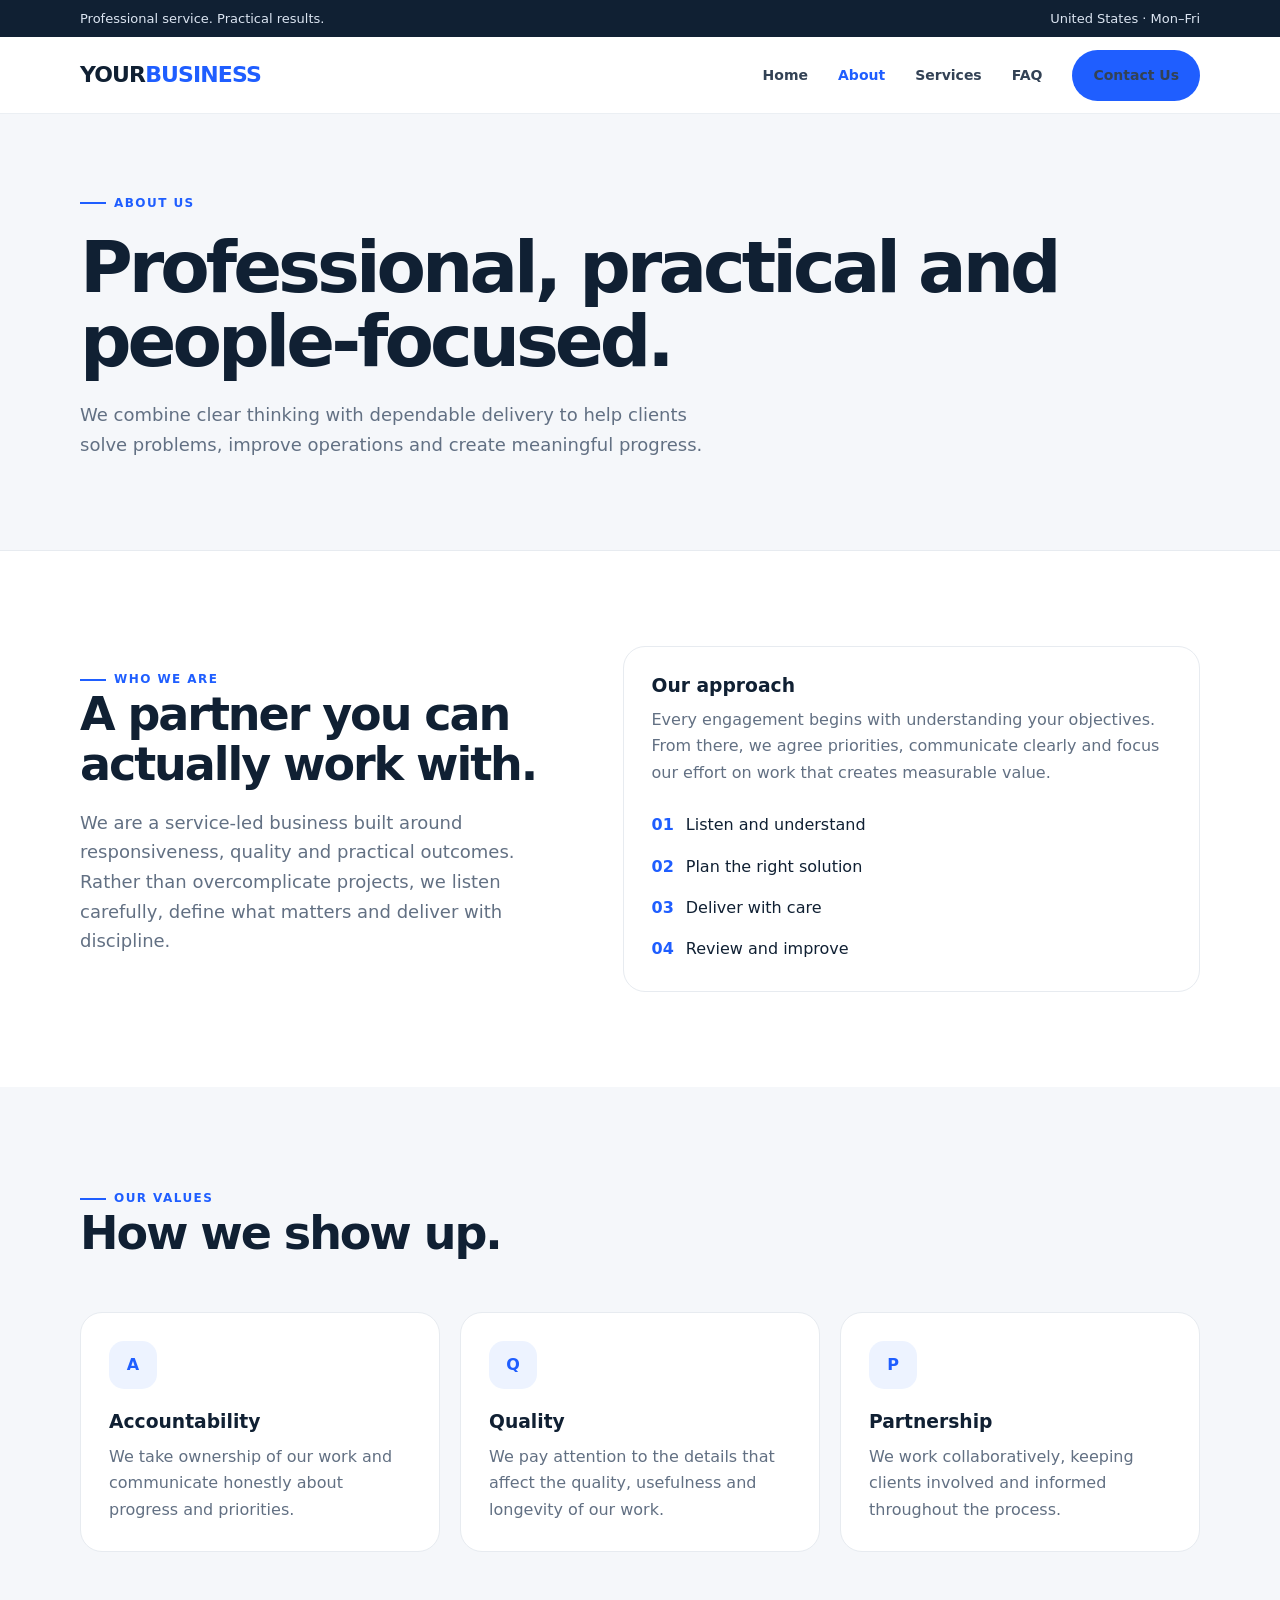
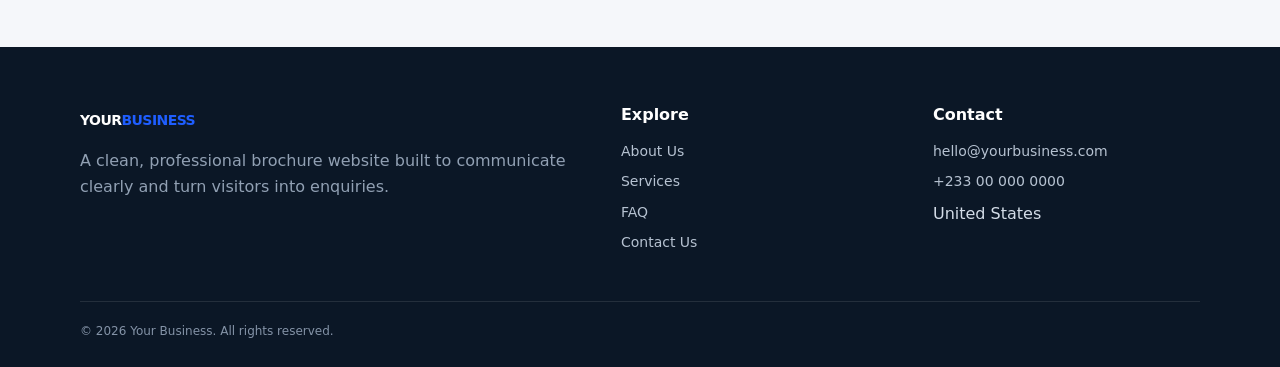
==== about.html @ 7479b3f1 "Add files via upload" ====
<!doctype html><html lang="en"><head><meta charset="utf-8"><meta name="viewport" content="width=device-width,initial-scale=1"><title>About Us | Your Business</title><meta name="description" content="Learn about our approach, values and commitment to clients."><meta name="robots" content="index,follow"><meta property="og:title" content="About Us | Your Business"><meta property="og:description" content="Learn about our approach, values and commitment to clients."><meta name="theme-color" content="#102033"><link rel="stylesheet" href="assets/style.css"></head><body>
<div class="topbar"><div class="container"><span>Professional service. Practical results.</span><span>United States · Mon–Fri</span></div></div>
<header class="header"><div class="container nav"><a class="logo" href="index.html">YOUR<span>BUSINESS</span></a><button class="menu" aria-label="Open menu">☰</button><nav class="navlinks "><a class="" href="index.html">Home</a><a class="active" href="about.html">About</a><a class="" href="services.html">Services</a><a class="" href="faq.html">FAQ</a><a class="btn btn-primary" href="contact.html">Contact Us</a></nav></div></header><section class="page-hero"><div class="container"><span class="eyebrow">About us</span><h1>Professional, practical and people-focused.</h1><p>We combine clear thinking with dependable delivery to help clients solve problems, improve operations and create meaningful progress.</p></div></section>
<section class="section"><div class="container split"><div><span class="eyebrow">Who we are</span><h2>A partner you can actually work with.</h2><p class="lead">We are a service-led business built around responsiveness, quality and practical outcomes. Rather than overcomplicate projects, we listen carefully, define what matters and deliver with discipline.</p></div><div class="card"><h3>Our approach</h3><p>Every engagement begins with understanding your objectives. From there, we agree priorities, communicate clearly and focus our effort on work that creates measurable value.</p><div class="checks"><div class="check"><b>01</b><span>Listen and understand</span></div><div class="check"><b>02</b><span>Plan the right solution</span></div><div class="check"><b>03</b><span>Deliver with care</span></div><div class="check"><b>04</b><span>Review and improve</span></div></div></div></div></section>
<section class="section soft"><div class="container"><div class="section-head"><div><span class="eyebrow">Our values</span><h2>How we show up.</h2></div></div><div class="grid-3"><article class="card"><div class="icon">A</div><h3>Accountability</h3><p>We take ownership of our work and communicate honestly about progress and priorities.</p></article><article class="card"><div class="icon">Q</div><h3>Quality</h3><p>We pay attention to the details that affect the quality, usefulness and longevity of our work.</p></article><article class="card"><div class="icon">P</div><h3>Partnership</h3><p>We work collaboratively, keeping clients involved and informed throughout the process.</p></article></div></div></section><footer class="footer"><div class="container"><div class="footer-grid"><div><a class="logo" href="index.html" style="color:#fff">YOUR<span>BUSINESS</span></a><p>A clean, professional brochure website built to communicate clearly and turn visitors into enquiries.</p></div><div><h4>Explore</h4><a href="about.html">About Us</a><a href="services.html">Services</a><a href="faq.html">FAQ</a><a href="contact.html">Contact Us</a></div><div><h4>Contact</h4><a href="mailto:hello@yourbusiness.com">hello@yourbusiness.com</a><a href="tel:+233000000000">+233 00 000 0000</a><span>United States</span></div></div><div class="copyright">© <span data-year></span> Your Business. All rights reserved.</div></div></footer><script src="assets/script.js"></script></body></html>
---- assets/style.css ----
:root{
  --ink:#102033; --muted:#627083; --line:#e7ebf0; --paper:#fff;
  --soft:#f5f7fa; --brand:#1f5eff; --brand2:#163fb0; --radius:22px;
  --shadow:0 18px 55px rgba(16,32,51,.10);
}
*{box-sizing:border-box} html{scroll-behavior:smooth}
body{margin:0;font-family:Inter,ui-sans-serif,system-ui,-apple-system,BlinkMacSystemFont,"Segoe UI",sans-serif;color:var(--ink);background:var(--paper);line-height:1.65}
a{color:inherit;text-decoration:none} img{max-width:100%;display:block}
.container{width:min(1120px,calc(100% - 40px));margin:auto}
.topbar{background:var(--ink);color:#dce5f2;font-size:13px}
.topbar .container{display:flex;justify-content:space-between;gap:20px;padding:8px 0}
.header{position:sticky;top:0;z-index:50;background:rgba(255,255,255,.94);backdrop-filter:blur(14px);border-bottom:1px solid rgba(231,235,240,.8)}
.nav{height:76px;display:flex;align-items:center;justify-content:space-between}
.logo{font-weight:900;letter-spacing:-.04em;font-size:22px}
.logo span{color:var(--brand)}
.navlinks{display:flex;align-items:center;gap:30px;font-weight:650;font-size:14px}
.navlinks a{color:#334255}.navlinks a:hover,.navlinks a.active{color:var(--brand)}
.menu{display:none;border:0;background:none;font-size:25px}
.btn{display:inline-flex;align-items:center;justify-content:center;border-radius:999px;padding:13px 20px;font-weight:750;font-size:14px;border:1px solid transparent;cursor:pointer;transition:.2s}
.btn-primary{background:var(--brand);color:#fff}.btn-primary:hover{background:var(--brand2);transform:translateY(-1px)}
.btn-light{background:#fff;border-color:var(--line)}.btn-light:hover{border-color:#cbd5e1}
.hero{padding:88px 0 90px;background:linear-gradient(135deg,#f6f9ff 0%,#fff 58%,#f4f7fb 100%)}
.hero-grid{display:grid;grid-template-columns:1.08fr .92fr;gap:70px;align-items:center}
.eyebrow{display:inline-flex;gap:8px;align-items:center;color:var(--brand);font-weight:800;font-size:12px;letter-spacing:.12em;text-transform:uppercase}
.eyebrow:before{content:"";width:26px;height:2px;background:var(--brand)}
h1{font-size:clamp(42px,6vw,72px);line-height:1.02;letter-spacing:-.055em;margin:18px 0 22px}
h2{font-size:clamp(30px,4vw,46px);line-height:1.08;letter-spacing:-.045em;margin:0 0 16px}
h3{line-height:1.2;margin:0 0 10px}
.lead{font-size:18px;color:var(--muted);max-width:650px}
.actions{display:flex;gap:12px;flex-wrap:wrap;margin-top:30px}
.hero-card{background:var(--ink);color:#fff;border-radius:30px;padding:28px;box-shadow:var(--shadow);position:relative;overflow:hidden}
.hero-card:after{content:"";position:absolute;width:220px;height:220px;border-radius:50%;background:#1f5eff;right:-80px;top:-90px;opacity:.45}
.metric{display:grid;grid-template-columns:1fr 1fr;gap:12px;margin-top:70px;position:relative;z-index:2}
.metric div{background:rgba(255,255,255,.09);border:1px solid rgba(255,255,255,.12);padding:18px;border-radius:18px}
.metric strong{display:block;font-size:26px}.metric span{font-size:12px;color:#b7c3d4}
.section{padding:95px 0}.section.soft{background:var(--soft)}
.section-head{display:flex;justify-content:space-between;gap:30px;align-items:end;margin-bottom:38px}
.section-head p{max-width:580px;color:var(--muted);margin:0}
.grid-3{display:grid;grid-template-columns:repeat(3,1fr);gap:20px}
.card{padding:28px;border:1px solid var(--line);border-radius:var(--radius);background:#fff}
.card p{color:var(--muted);margin:0}
.icon{width:48px;height:48px;border-radius:15px;background:#edf3ff;color:var(--brand);display:grid;place-items:center;font-weight:900;margin-bottom:22px}
.split{display:grid;grid-template-columns:.9fr 1.1fr;gap:70px;align-items:center}
.checks{display:grid;gap:15px;margin-top:26px}
.check{display:flex;gap:12px;align-items:flex-start}.check b{color:var(--brand)}
.quote{padding:35px;background:var(--ink);color:#fff;border-radius:26px}
.quote p{font-size:20px;line-height:1.5;margin:0 0 18px}
.page-hero{padding:72px 0;background:var(--soft);border-bottom:1px solid var(--line)}
.page-hero p{max-width:650px;color:var(--muted);font-size:18px}
.services{display:grid;grid-template-columns:repeat(2,1fr);gap:20px}
.service{display:grid;grid-template-columns:auto 1fr;gap:20px;padding:28px;border:1px solid var(--line);border-radius:24px}
.service .icon{margin:0}
.cta{padding:60px;border-radius:30px;background:linear-gradient(135deg,var(--ink),#1a3150);color:#fff}
.cta p{color:#c3cedc;max-width:650px}
.form-wrap{display:grid;grid-template-columns:.8fr 1.2fr;gap:50px}
form{display:grid;gap:15px}.row{display:grid;grid-template-columns:1fr 1fr;gap:15px}
label{font-size:13px;font-weight:750}input,textarea{width:100%;border:1px solid #d9e0e8;border-radius:14px;padding:14px 15px;font:inherit;margin-top:6px;outline:none}input:focus,textarea:focus{border-color:var(--brand);box-shadow:0 0 0 4px #eaf0ff}textarea{min-height:150px;resize:vertical}
.notice{font-size:12px;color:var(--muted)}
.faq{display:grid;gap:12px}.faq details{border:1px solid var(--line);border-radius:16px;padding:18px 20px;background:#fff}.faq summary{font-weight:750;cursor:pointer}
.footer{background:#0b1726;color:#d3dce7;padding:55px 0 25px}.footer-grid{display:grid;grid-template-columns:1.3fr .7fr .7fr;gap:45px}.footer p{color:#91a0b3}.footer h4{color:#fff;margin:0 0 12px}.footer a{display:block;margin:7px 0;color:#b6c2d1;font-size:14px}.copyright{border-top:1px solid rgba(255,255,255,.1);margin-top:40px;padding-top:20px;font-size:12px;color:#8493a7}
.reveal{animation:rise .7s ease both}@keyframes rise{from{opacity:0;transform:translateY(16px)}to{opacity:1;transform:none}}
@media(max-width:820px){
 .container{width:min(100% - 28px,1120px)}.topbar{display:none}.nav{height:68px}.menu{display:block}.navlinks{display:none;position:absolute;left:14px;right:14px;top:74px;background:#fff;padding:18px;border:1px solid var(--line);border-radius:18px;box-shadow:var(--shadow);flex-direction:column;align-items:stretch;gap:3px}.navlinks.open{display:flex}.navlinks a{padding:10px 12px}.navlinks .btn{margin-top:8px}
 .hero{padding:60px 0}.hero-grid,.split,.form-wrap{grid-template-columns:1fr;gap:35px}.metric{margin-top:45px}.grid-3,.services{grid-template-columns:1fr}.section{padding:70px 0}.section-head{display:block}.section-head p{margin-top:15px}.footer-grid{grid-template-columns:1fr 1fr}.row{grid-template-columns:1fr}
}
@media(max-width:520px){h1{font-size:44px}.footer-grid{grid-template-columns:1fr}.cta{padding:35px 25px}.hero-card{padding:22px}}
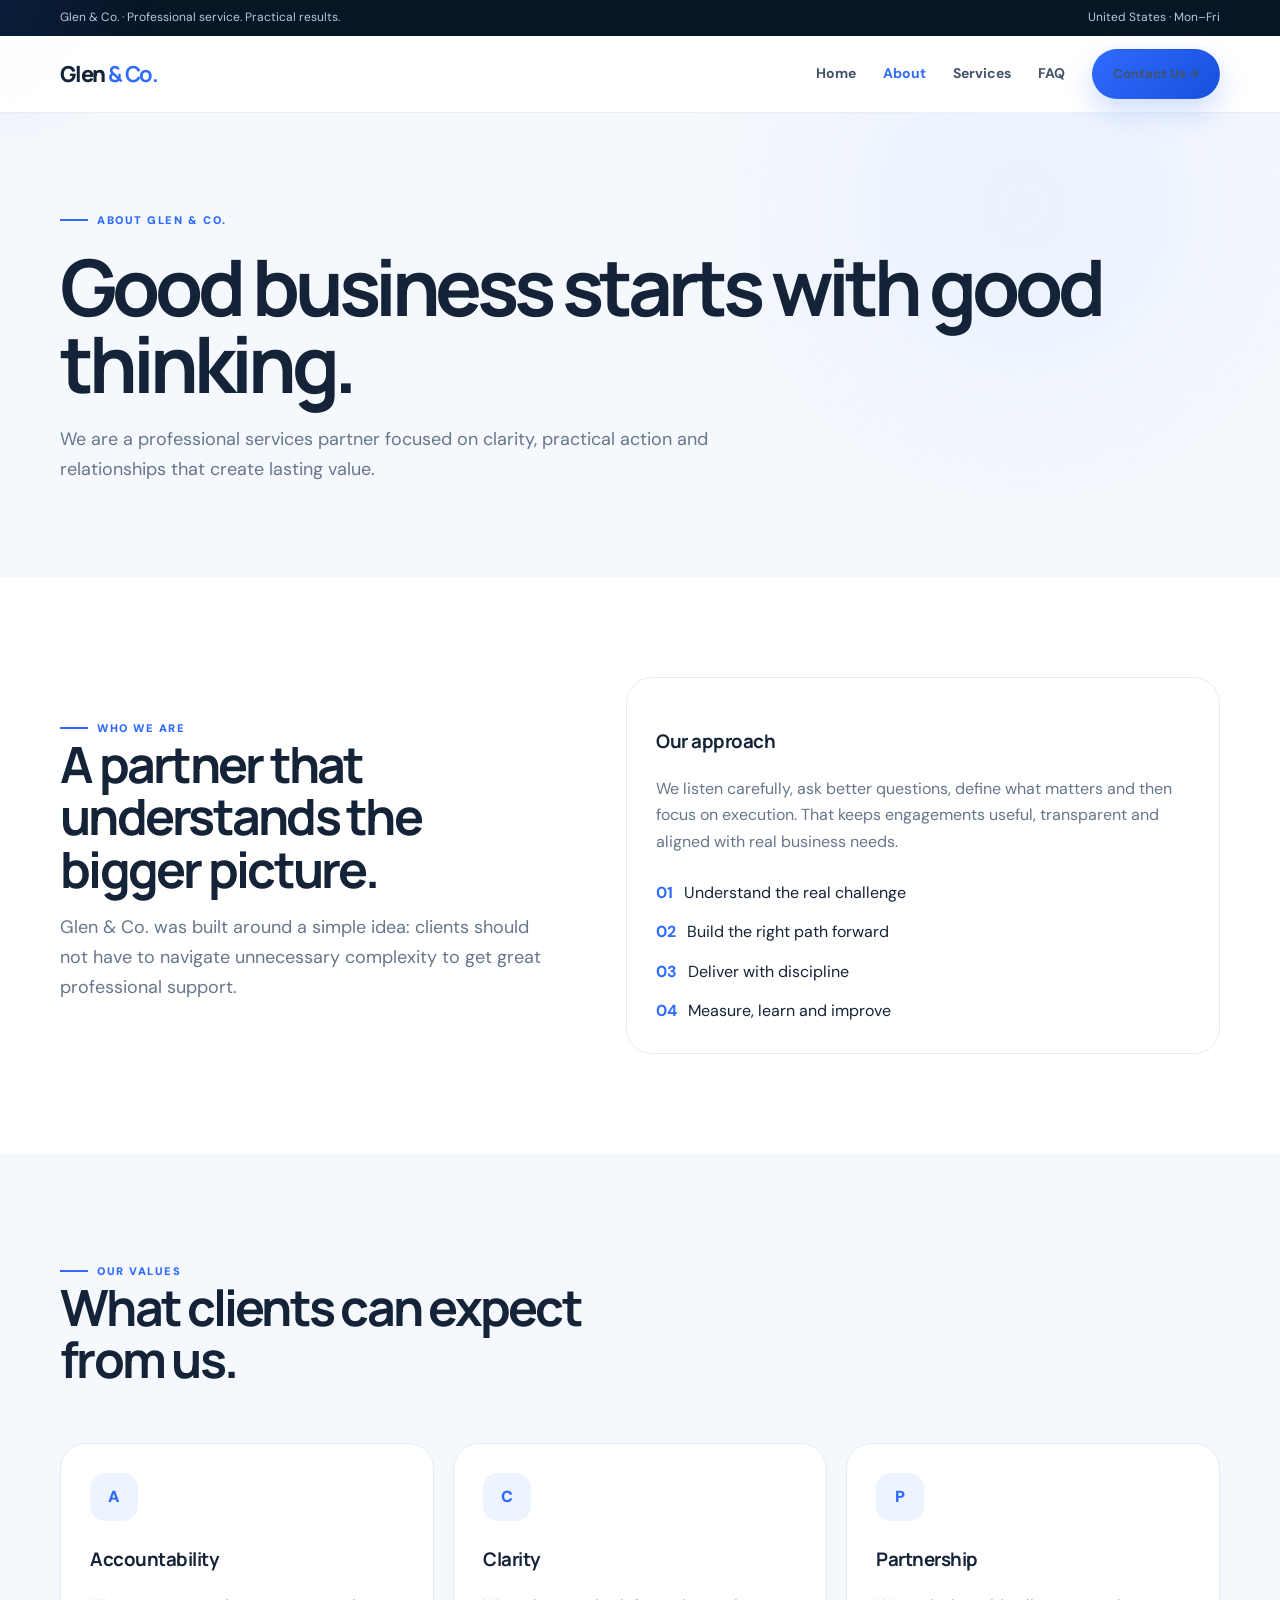
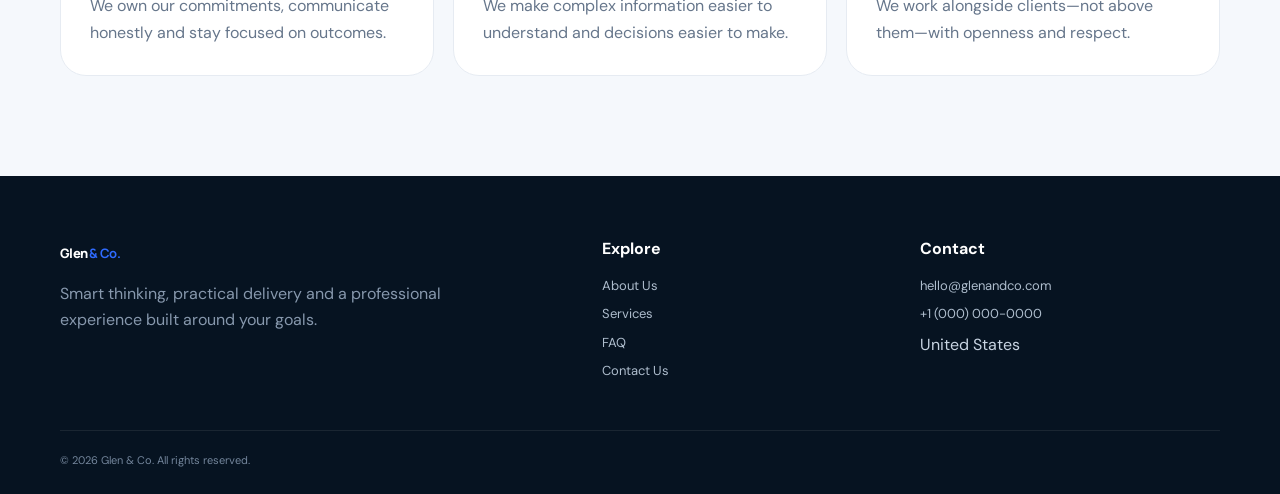
==== commit e4ea0f7f: "Add files via upload" ====
--- a/about.html
+++ b/about.html
@@ -1,5 +1,5 @@
-<!doctype html><html lang="en"><head><meta charset="utf-8"><meta name="viewport" content="width=device-width,initial-scale=1"><title>About Us | Your Business</title><meta name="description" content="Learn about our approach, values and commitment to clients."><meta name="robots" content="index,follow"><meta property="og:title" content="About Us | Your Business"><meta property="og:description" content="Learn about our approach, values and commitment to clients."><meta name="theme-color" content="#102033"><link rel="stylesheet" href="assets/style.css"></head><body>
-<div class="topbar"><div class="container"><span>Professional service. Practical results.</span><span>United States · Mon–Fri</span></div></div>
-<header class="header"><div class="container nav"><a class="logo" href="index.html">YOUR<span>BUSINESS</span></a><button class="menu" aria-label="Open menu">☰</button><nav class="navlinks "><a class="" href="index.html">Home</a><a class="active" href="about.html">About</a><a class="" href="services.html">Services</a><a class="" href="faq.html">FAQ</a><a class="btn btn-primary" href="contact.html">Contact Us</a></nav></div></header><section class="page-hero"><div class="container"><span class="eyebrow">About us</span><h1>Professional, practical and people-focused.</h1><p>We combine clear thinking with dependable delivery to help clients solve problems, improve operations and create meaningful progress.</p></div></section>
-<section class="section"><div class="container split"><div><span class="eyebrow">Who we are</span><h2>A partner you can actually work with.</h2><p class="lead">We are a service-led business built around responsiveness, quality and practical outcomes. Rather than overcomplicate projects, we listen carefully, define what matters and deliver with discipline.</p></div><div class="card"><h3>Our approach</h3><p>Every engagement begins with understanding your objectives. From there, we agree priorities, communicate clearly and focus our effort on work that creates measurable value.</p><div class="checks"><div class="check"><b>01</b><span>Listen and understand</span></div><div class="check"><b>02</b><span>Plan the right solution</span></div><div class="check"><b>03</b><span>Deliver with care</span></div><div class="check"><b>04</b><span>Review and improve</span></div></div></div></div></section>
-<section class="section soft"><div class="container"><div class="section-head"><div><span class="eyebrow">Our values</span><h2>How we show up.</h2></div></div><div class="grid-3"><article class="card"><div class="icon">A</div><h3>Accountability</h3><p>We take ownership of our work and communicate honestly about progress and priorities.</p></article><article class="card"><div class="icon">Q</div><h3>Quality</h3><p>We pay attention to the details that affect the quality, usefulness and longevity of our work.</p></article><article class="card"><div class="icon">P</div><h3>Partnership</h3><p>We work collaboratively, keeping clients involved and informed throughout the process.</p></article></div></div></section><footer class="footer"><div class="container"><div class="footer-grid"><div><a class="logo" href="index.html" style="color:#fff">YOUR<span>BUSINESS</span></a><p>A clean, professional brochure website built to communicate clearly and turn visitors into enquiries.</p></div><div><h4>Explore</h4><a href="about.html">About Us</a><a href="services.html">Services</a><a href="faq.html">FAQ</a><a href="contact.html">Contact Us</a></div><div><h4>Contact</h4><a href="mailto:hello@yourbusiness.com">hello@yourbusiness.com</a><a href="tel:+233000000000">+233 00 000 0000</a><span>United States</span></div></div><div class="copyright">© <span data-year></span> Your Business. All rights reserved.</div></div></footer><script src="assets/script.js"></script></body></html>+<!doctype html><html lang="en-US"><head><meta charset="utf-8"><meta name="viewport" content="width=device-width,initial-scale=1"><title>About Us | Glen & Co.</title><meta name="description" content="Discover the people-first approach behind Glen & Co."><meta name="robots" content="index,follow"><meta property="og:title" content="About Us | Glen & Co."><meta property="og:description" content="Discover the people-first approach behind Glen & Co."><meta name="theme-color" content="#071525"><link rel="stylesheet" href="assets/style.css"></head><body><div class="cursor-glow"></div>
+<div class="topbar"><div class="container"><span>Glen & Co. · Professional service. Practical results.</span><span>United States · Mon–Fri</span></div></div>
+<header class="header"><div class="container nav"><a class="logo" href="index.html">Glen <b>& Co.</b></a><button class="menu" aria-label="Open navigation">☰</button><nav class="navlinks"><a class="" href="index.html">Home</a><a class="active" href="about.html">About</a><a class="" href="services.html">Services</a><a class="" href="faq.html">FAQ</a><a class="btn btn-primary" href="contact.html">Contact Us →</a></nav></div></header><section class="page-hero"><div class="container"><span class="eyebrow">About Glen & Co.</span><h1>Good business starts with good thinking.</h1><p>We are a professional services partner focused on clarity, practical action and relationships that create lasting value.</p></div></section>
+<section class="section"><div class="container split"><div class="reveal"><span class="eyebrow">Who we are</span><h2>A partner that understands the bigger picture.</h2><p class="lead">Glen & Co. was built around a simple idea: clients should not have to navigate unnecessary complexity to get great professional support.</p></div><div class="card reveal"><h3>Our approach</h3><p>We listen carefully, ask better questions, define what matters and then focus on execution. That keeps engagements useful, transparent and aligned with real business needs.</p><div class="checks"><div class="check"><b>01</b><span>Understand the real challenge</span></div><div class="check"><b>02</b><span>Build the right path forward</span></div><div class="check"><b>03</b><span>Deliver with discipline</span></div><div class="check"><b>04</b><span>Measure, learn and improve</span></div></div></div></div></section>
+<section class="section soft"><div class="container"><div class="section-head reveal"><div><span class="eyebrow">Our values</span><h2>What clients can expect from us.</h2></div></div><div class="cards"><article class="card reveal"><div class="icon">A</div><h3>Accountability</h3><p>We own our commitments, communicate honestly and stay focused on outcomes.</p></article><article class="card reveal"><div class="icon">C</div><h3>Clarity</h3><p>We make complex information easier to understand and decisions easier to make.</p></article><article class="card reveal"><div class="icon">P</div><h3>Partnership</h3><p>We work alongside clients—not above them—with openness and respect.</p></article></div></div></section><footer class="footer"><div class="container"><div class="footer-grid"><div><a class="logo" href="index.html" style="color:#fff">Glen <b>& Co.</b></a><p>Smart thinking, practical delivery and a professional experience built around your goals.</p></div><div><h4>Explore</h4><a href="about.html">About Us</a><a href="services.html">Services</a><a href="faq.html">FAQ</a><a href="contact.html">Contact Us</a></div><div><h4>Contact</h4><a href="mailto:hello@glenandco.com">hello@glenandco.com</a><a href="tel:+10000000000">+1 (000) 000-0000</a><span>United States</span></div></div><div class="copyright">© <span data-year></span> Glen & Co. All rights reserved.</div></div></footer><button class="top-btn" aria-label="Back to top">↑</button><div class="toast">Thanks! Your message is ready to send.</div><script src="assets/script.js"></script></body></html>
--- a/assets/style.css
+++ b/assets/style.css
@@ -1,67 +1,31 @@
 
-:root{
-  --ink:#102033; --muted:#627083; --line:#e7ebf0; --paper:#fff;
-  --soft:#f5f7fa; --brand:#1f5eff; --brand2:#163fb0; --radius:22px;
-  --shadow:0 18px 55px rgba(16,32,51,.10);
-}
-*{box-sizing:border-box} html{scroll-behavior:smooth}
-body{margin:0;font-family:Inter,ui-sans-serif,system-ui,-apple-system,BlinkMacSystemFont,"Segoe UI",sans-serif;color:var(--ink);background:var(--paper);line-height:1.65}
-a{color:inherit;text-decoration:none} img{max-width:100%;display:block}
-.container{width:min(1120px,calc(100% - 40px));margin:auto}
-.topbar{background:var(--ink);color:#dce5f2;font-size:13px}
-.topbar .container{display:flex;justify-content:space-between;gap:20px;padding:8px 0}
-.header{position:sticky;top:0;z-index:50;background:rgba(255,255,255,.94);backdrop-filter:blur(14px);border-bottom:1px solid rgba(231,235,240,.8)}
-.nav{height:76px;display:flex;align-items:center;justify-content:space-between}
-.logo{font-weight:900;letter-spacing:-.04em;font-size:22px}
-.logo span{color:var(--brand)}
-.navlinks{display:flex;align-items:center;gap:30px;font-weight:650;font-size:14px}
-.navlinks a{color:#334255}.navlinks a:hover,.navlinks a.active{color:var(--brand)}
-.menu{display:none;border:0;background:none;font-size:25px}
-.btn{display:inline-flex;align-items:center;justify-content:center;border-radius:999px;padding:13px 20px;font-weight:750;font-size:14px;border:1px solid transparent;cursor:pointer;transition:.2s}
-.btn-primary{background:var(--brand);color:#fff}.btn-primary:hover{background:var(--brand2);transform:translateY(-1px)}
-.btn-light{background:#fff;border-color:var(--line)}.btn-light:hover{border-color:#cbd5e1}
-.hero{padding:88px 0 90px;background:linear-gradient(135deg,#f6f9ff 0%,#fff 58%,#f4f7fb 100%)}
-.hero-grid{display:grid;grid-template-columns:1.08fr .92fr;gap:70px;align-items:center}
-.eyebrow{display:inline-flex;gap:8px;align-items:center;color:var(--brand);font-weight:800;font-size:12px;letter-spacing:.12em;text-transform:uppercase}
-.eyebrow:before{content:"";width:26px;height:2px;background:var(--brand)}
-h1{font-size:clamp(42px,6vw,72px);line-height:1.02;letter-spacing:-.055em;margin:18px 0 22px}
-h2{font-size:clamp(30px,4vw,46px);line-height:1.08;letter-spacing:-.045em;margin:0 0 16px}
-h3{line-height:1.2;margin:0 0 10px}
-.lead{font-size:18px;color:var(--muted);max-width:650px}
-.actions{display:flex;gap:12px;flex-wrap:wrap;margin-top:30px}
-.hero-card{background:var(--ink);color:#fff;border-radius:30px;padding:28px;box-shadow:var(--shadow);position:relative;overflow:hidden}
-.hero-card:after{content:"";position:absolute;width:220px;height:220px;border-radius:50%;background:#1f5eff;right:-80px;top:-90px;opacity:.45}
-.metric{display:grid;grid-template-columns:1fr 1fr;gap:12px;margin-top:70px;position:relative;z-index:2}
-.metric div{background:rgba(255,255,255,.09);border:1px solid rgba(255,255,255,.12);padding:18px;border-radius:18px}
-.metric strong{display:block;font-size:26px}.metric span{font-size:12px;color:#b7c3d4}
-.section{padding:95px 0}.section.soft{background:var(--soft)}
-.section-head{display:flex;justify-content:space-between;gap:30px;align-items:end;margin-bottom:38px}
-.section-head p{max-width:580px;color:var(--muted);margin:0}
-.grid-3{display:grid;grid-template-columns:repeat(3,1fr);gap:20px}
-.card{padding:28px;border:1px solid var(--line);border-radius:var(--radius);background:#fff}
-.card p{color:var(--muted);margin:0}
-.icon{width:48px;height:48px;border-radius:15px;background:#edf3ff;color:var(--brand);display:grid;place-items:center;font-weight:900;margin-bottom:22px}
-.split{display:grid;grid-template-columns:.9fr 1.1fr;gap:70px;align-items:center}
-.checks{display:grid;gap:15px;margin-top:26px}
-.check{display:flex;gap:12px;align-items:flex-start}.check b{color:var(--brand)}
-.quote{padding:35px;background:var(--ink);color:#fff;border-radius:26px}
-.quote p{font-size:20px;line-height:1.5;margin:0 0 18px}
-.page-hero{padding:72px 0;background:var(--soft);border-bottom:1px solid var(--line)}
-.page-hero p{max-width:650px;color:var(--muted);font-size:18px}
-.services{display:grid;grid-template-columns:repeat(2,1fr);gap:20px}
-.service{display:grid;grid-template-columns:auto 1fr;gap:20px;padding:28px;border:1px solid var(--line);border-radius:24px}
-.service .icon{margin:0}
-.cta{padding:60px;border-radius:30px;background:linear-gradient(135deg,var(--ink),#1a3150);color:#fff}
-.cta p{color:#c3cedc;max-width:650px}
-.form-wrap{display:grid;grid-template-columns:.8fr 1.2fr;gap:50px}
-form{display:grid;gap:15px}.row{display:grid;grid-template-columns:1fr 1fr;gap:15px}
-label{font-size:13px;font-weight:750}input,textarea{width:100%;border:1px solid #d9e0e8;border-radius:14px;padding:14px 15px;font:inherit;margin-top:6px;outline:none}input:focus,textarea:focus{border-color:var(--brand);box-shadow:0 0 0 4px #eaf0ff}textarea{min-height:150px;resize:vertical}
-.notice{font-size:12px;color:var(--muted)}
-.faq{display:grid;gap:12px}.faq details{border:1px solid var(--line);border-radius:16px;padding:18px 20px;background:#fff}.faq summary{font-weight:750;cursor:pointer}
-.footer{background:#0b1726;color:#d3dce7;padding:55px 0 25px}.footer-grid{display:grid;grid-template-columns:1.3fr .7fr .7fr;gap:45px}.footer p{color:#91a0b3}.footer h4{color:#fff;margin:0 0 12px}.footer a{display:block;margin:7px 0;color:#b6c2d1;font-size:14px}.copyright{border-top:1px solid rgba(255,255,255,.1);margin-top:40px;padding-top:20px;font-size:12px;color:#8493a7}
-.reveal{animation:rise .7s ease both}@keyframes rise{from{opacity:0;transform:translateY(16px)}to{opacity:1;transform:none}}
-@media(max-width:820px){
- .container{width:min(100% - 28px,1120px)}.topbar{display:none}.nav{height:68px}.menu{display:block}.navlinks{display:none;position:absolute;left:14px;right:14px;top:74px;background:#fff;padding:18px;border:1px solid var(--line);border-radius:18px;box-shadow:var(--shadow);flex-direction:column;align-items:stretch;gap:3px}.navlinks.open{display:flex}.navlinks a{padding:10px 12px}.navlinks .btn{margin-top:8px}
- .hero{padding:60px 0}.hero-grid,.split,.form-wrap{grid-template-columns:1fr;gap:35px}.metric{margin-top:45px}.grid-3,.services{grid-template-columns:1fr}.section{padding:70px 0}.section-head{display:block}.section-head p{margin-top:15px}.footer-grid{grid-template-columns:1fr 1fr}.row{grid-template-columns:1fr}
-}
-@media(max-width:520px){h1{font-size:44px}.footer-grid{grid-template-columns:1fr}.cta{padding:35px 25px}.hero-card{padding:22px}}
+@import url('https://fonts.googleapis.com/css2?family=DM+Sans:wght@400;500;600;700&family=Manrope:wght@500;600;700;800&display=swap');
+:root{--ink:#071525;--ink2:#0d2238;--blue:#2f6bff;--cyan:#6edcff;--text:#142337;--muted:#66768b;--line:#e6ebf2;--soft:#f5f8fc;--white:#fff;--shadow:0 24px 80px rgba(7,21,37,.12);--radius:26px}
+*{box-sizing:border-box}html{scroll-behavior:smooth}body{margin:0;color:var(--text);font-family:"DM Sans",sans-serif;line-height:1.65;background:#fff;overflow-x:hidden}a{color:inherit;text-decoration:none}button,input,textarea{font:inherit}
+.cursor-glow{position:fixed;width:320px;height:320px;border-radius:50%;pointer-events:none;background:radial-gradient(circle,rgba(47,107,255,.10),transparent 68%);transform:translate(-50%,-50%);z-index:0}
+.container{width:min(1160px,calc(100% - 40px));margin:auto;position:relative;z-index:2}
+.topbar{background:var(--ink);color:#b9c9dc;font-size:12px}.topbar .container{display:flex;justify-content:space-between;padding:8px 0}
+.header{position:sticky;top:0;z-index:100;background:rgba(255,255,255,.84);backdrop-filter:blur(18px);border-bottom:1px solid rgba(230,235,242,.8)}
+.nav{height:76px;display:flex;align-items:center;justify-content:space-between}.logo{font-family:Manrope,sans-serif;font-size:22px;font-weight:800;letter-spacing:-.055em}.logo b{color:var(--blue)}
+.navlinks{display:flex;align-items:center;gap:27px;font-size:14px;font-weight:700}.navlinks a{color:#44536a;transition:.2s}.navlinks a:hover,.navlinks a.active{color:var(--blue)}
+.menu{display:none;background:none;border:0;font-size:25px}.btn{display:inline-flex;align-items:center;justify-content:center;gap:9px;border-radius:999px;padding:13px 20px;font-weight:800;font-size:13px;border:1px solid transparent;cursor:pointer;transition:transform .2s,box-shadow .2s,background .2s}.btn:hover{transform:translateY(-3px)}.btn-primary{color:#fff;background:linear-gradient(135deg,#2f6bff,#1850dc);box-shadow:0 12px 28px rgba(47,107,255,.24)}.btn-primary:hover{box-shadow:0 16px 36px rgba(47,107,255,.32)}.btn-light{background:#fff;border-color:var(--line)}
+.hero{min-height:680px;display:flex;align-items:center;padding:92px 0 105px;position:relative;background:radial-gradient(circle at 76% 35%,#eaf2ff 0,transparent 31%),linear-gradient(135deg,#f8fbff,#fff 60%,#f4f8fc)}
+.hero:before{content:"";position:absolute;width:520px;height:520px;right:-150px;top:20px;border-radius:50%;background:linear-gradient(135deg,rgba(47,107,255,.15),rgba(110,220,255,.06));filter:blur(2px);animation:float 8s ease-in-out infinite}
+.hero-grid{display:grid;grid-template-columns:1.02fr .98fr;gap:75px;align-items:center}.eyebrow{display:inline-flex;align-items:center;gap:9px;color:var(--blue);font-size:11px;font-weight:900;letter-spacing:.14em;text-transform:uppercase}.eyebrow:before{content:"";width:28px;height:2px;background:var(--blue)}
+h1,h2,h3{font-family:Manrope,sans-serif}h1{font-size:clamp(46px,6.4vw,78px);line-height:.98;letter-spacing:-.065em;margin:19px 0 24px}h1 span{background:linear-gradient(90deg,#2462f4,#49bfff);-webkit-background-clip:text;background-clip:text;color:transparent}h2{font-size:clamp(32px,4vw,50px);line-height:1.05;letter-spacing:-.055em;margin:0 0 17px}h3{letter-spacing:-.025em}.lead{font-size:18px;color:var(--muted);max-width:650px}.actions{display:flex;flex-wrap:wrap;gap:12px;margin-top:31px}
+.hero-panel{background:linear-gradient(145deg,#0b1c30,#142f4d);color:#fff;border-radius:32px;padding:30px;box-shadow:0 35px 90px rgba(7,21,37,.22);position:relative;overflow:hidden;min-height:420px;transform-style:preserve-3d;transition:transform .15s ease}.hero-panel:before{content:"";position:absolute;width:260px;height:260px;border-radius:50%;right:-120px;top:-120px;background:#2f6bff;opacity:.5}.hero-panel:after{content:"";position:absolute;inset:auto -80px -120px auto;width:280px;height:280px;border-radius:50%;background:#57d5ff;opacity:.12;filter:blur(10px)}
+.panel-top{position:relative;z-index:2}.panel-top h2{font-size:34px;color:#fff;margin-top:18px}.panel-top p{color:#b8c6d6}.metrics{display:grid;grid-template-columns:1fr 1fr;gap:12px;margin-top:52px;position:relative;z-index:3}.metric{padding:18px;border:1px solid rgba(255,255,255,.1);background:rgba(255,255,255,.075);border-radius:18px;backdrop-filter:blur(8px);transition:.25s}.metric:hover{background:rgba(255,255,255,.12);transform:translateY(-4px)}.metric strong{font:800 28px Manrope;display:block}.metric small{color:#aebed0;font-size:11px}
+.section{padding:100px 0}.soft{background:var(--soft)}.section-head{display:flex;justify-content:space-between;align-items:end;gap:35px;margin-bottom:40px}.section-head>div{max-width:600px}.section-head>p{max-width:510px;color:var(--muted)}
+.cards{display:grid;grid-template-columns:repeat(3,1fr);gap:19px}.card{border:1px solid var(--line);background:#fff;border-radius:var(--radius);padding:29px;transition:transform .25s,box-shadow .25s,border-color .25s;position:relative;overflow:hidden}.card:before{content:"";position:absolute;inset:0;background:linear-gradient(135deg,rgba(47,107,255,.07),transparent 45%);opacity:0;transition:.25s}.card:hover{transform:translateY(-8px);box-shadow:var(--shadow);border-color:#d7e1f2}.card:hover:before{opacity:1}.icon{width:48px;height:48px;border-radius:15px;display:grid;place-items:center;background:#edf3ff;color:var(--blue);font-weight:900;margin-bottom:23px;position:relative;z-index:2}.card h3,.card p{position:relative;z-index:2}.card p{color:var(--muted);margin:0}
+.split{display:grid;grid-template-columns:.9fr 1.1fr;gap:80px;align-items:center}.checks{display:grid;gap:13px;margin-top:25px}.check{display:flex;gap:11px}.check b{color:var(--blue)}
+.quote{border-radius:30px;padding:42px;background:linear-gradient(145deg,#0a1b2f,#1a3857);color:#fff;box-shadow:var(--shadow);position:relative;overflow:hidden}.quote:after{content:"“";position:absolute;font:900 170px Manrope;color:rgba(255,255,255,.05);right:10px;top:-35px}.quote p{font-size:21px;line-height:1.5;position:relative;z-index:2}.quote strong{font-size:12px;text-transform:uppercase;letter-spacing:.12em;color:#a9c6ff}
+.process{display:grid;grid-template-columns:repeat(4,1fr);gap:14px}.step{padding:25px;border-top:2px solid #dfe6f0}.step b{font-size:12px;color:var(--blue)}.step h3{margin:12px 0 7px}.step p{color:var(--muted);font-size:14px}
+.page-hero{padding:90px 0 75px;background:radial-gradient(circle at 80% 20%,#eaf2ff,transparent 32%),var(--soft)}.page-hero p{font-size:18px;color:var(--muted);max-width:680px}
+.services{display:grid;grid-template-columns:1fr 1fr;gap:19px}.service{display:grid;grid-template-columns:auto 1fr;gap:20px;padding:30px;border:1px solid var(--line);border-radius:25px;transition:.25s}.service:hover{transform:translateY(-6px);box-shadow:var(--shadow);border-color:#d4def0}.service .icon{margin:0}.service p{color:var(--muted)}
+.cta{border-radius:32px;padding:65px;background:linear-gradient(120deg,#091a2d,#173b63);color:#fff;overflow:hidden;position:relative}.cta:after{content:"";position:absolute;width:430px;height:430px;border-radius:50%;right:-180px;top:-220px;background:linear-gradient(135deg,#2f6bff,#65d8ff);opacity:.25}.cta>*{position:relative;z-index:2}.cta p{color:#b9c8d9;max-width:650px}
+.form-wrap{display:grid;grid-template-columns:.75fr 1.25fr;gap:60px}.form-card{border:1px solid var(--line);border-radius:28px;padding:30px;box-shadow:var(--shadow)}form{display:grid;gap:16px}.row{display:grid;grid-template-columns:1fr 1fr;gap:14px}label{font-size:13px;font-weight:800}input,textarea{width:100%;margin-top:6px;padding:14px 15px;border:1px solid #dbe3ed;border-radius:14px;outline:none;background:#fff;transition:.2s}input:focus,textarea:focus{border-color:var(--blue);box-shadow:0 0 0 4px #eaf0ff}textarea{min-height:155px;resize:vertical}.notice{font-size:11px;color:var(--muted)}
+.faq{display:grid;gap:12px;max-width:850px;margin:auto}.faq details{border:1px solid var(--line);border-radius:18px;padding:19px 22px;background:#fff;transition:.2s}.faq details[open]{box-shadow:0 15px 40px rgba(7,21,37,.07)}.faq summary{cursor:pointer;font-weight:800}.faq p{color:var(--muted)}
+.footer{background:#061321;color:#c8d4e2;padding:60px 0 24px}.footer-grid{display:grid;grid-template-columns:1.3fr .7fr .8fr;gap:55px}.footer p{color:#8798ad;max-width:410px}.footer h4{color:#fff;margin:0 0 12px}.footer a{display:block;color:#aebdcd;margin:7px 0;font-size:13px}.copyright{border-top:1px solid rgba(255,255,255,.08);padding-top:20px;margin-top:42px;font-size:11px;color:#74869c}
+.reveal{opacity:0;transform:translateY(24px);transition:opacity .75s ease,transform .75s ease}.reveal.visible{opacity:1;transform:none}.floating{animation:float 6s ease-in-out infinite}@keyframes float{50%{transform:translateY(-10px)}}.toast{position:fixed;right:20px;bottom:20px;background:#08192b;color:#fff;padding:14px 18px;border-radius:14px;box-shadow:var(--shadow);transform:translateY(30px);opacity:0;pointer-events:none;transition:.3s;z-index:200;font-size:13px}.toast.show{opacity:1;transform:none}.top-btn{position:fixed;right:18px;bottom:18px;width:42px;height:42px;border-radius:50%;border:0;background:var(--blue);color:#fff;z-index:80;opacity:0;transform:translateY(10px);transition:.25s;cursor:pointer}.top-btn.show{opacity:1;transform:none}
+@media(max-width:850px){.container{width:min(100% - 28px,1160px)}.topbar{display:none}.nav{height:68px}.menu{display:block}.navlinks{display:none;position:absolute;left:14px;right:14px;top:76px;background:#fff;border:1px solid var(--line);border-radius:18px;padding:12px;box-shadow:var(--shadow);flex-direction:column;align-items:stretch;gap:2px}.navlinks.open{display:flex}.navlinks a{padding:10px 12px}.navlinks .btn{margin-top:6px}.hero{padding:62px 0 75px}.hero-grid,.split,.form-wrap{grid-template-columns:1fr;gap:38px}.cards,.services{grid-template-columns:1fr}.process{grid-template-columns:1fr 1fr}.section{padding:75px 0}.section-head{display:block}.section-head>p{margin-top:15px}.footer-grid{grid-template-columns:1fr 1fr}}
+@media(max-width:520px){h1{font-size:46px}.metrics,.row,.process,.footer-grid{grid-template-columns:1fr}.hero-panel{min-height:auto}.cta{padding:38px 25px}.cursor-glow{display:none}}
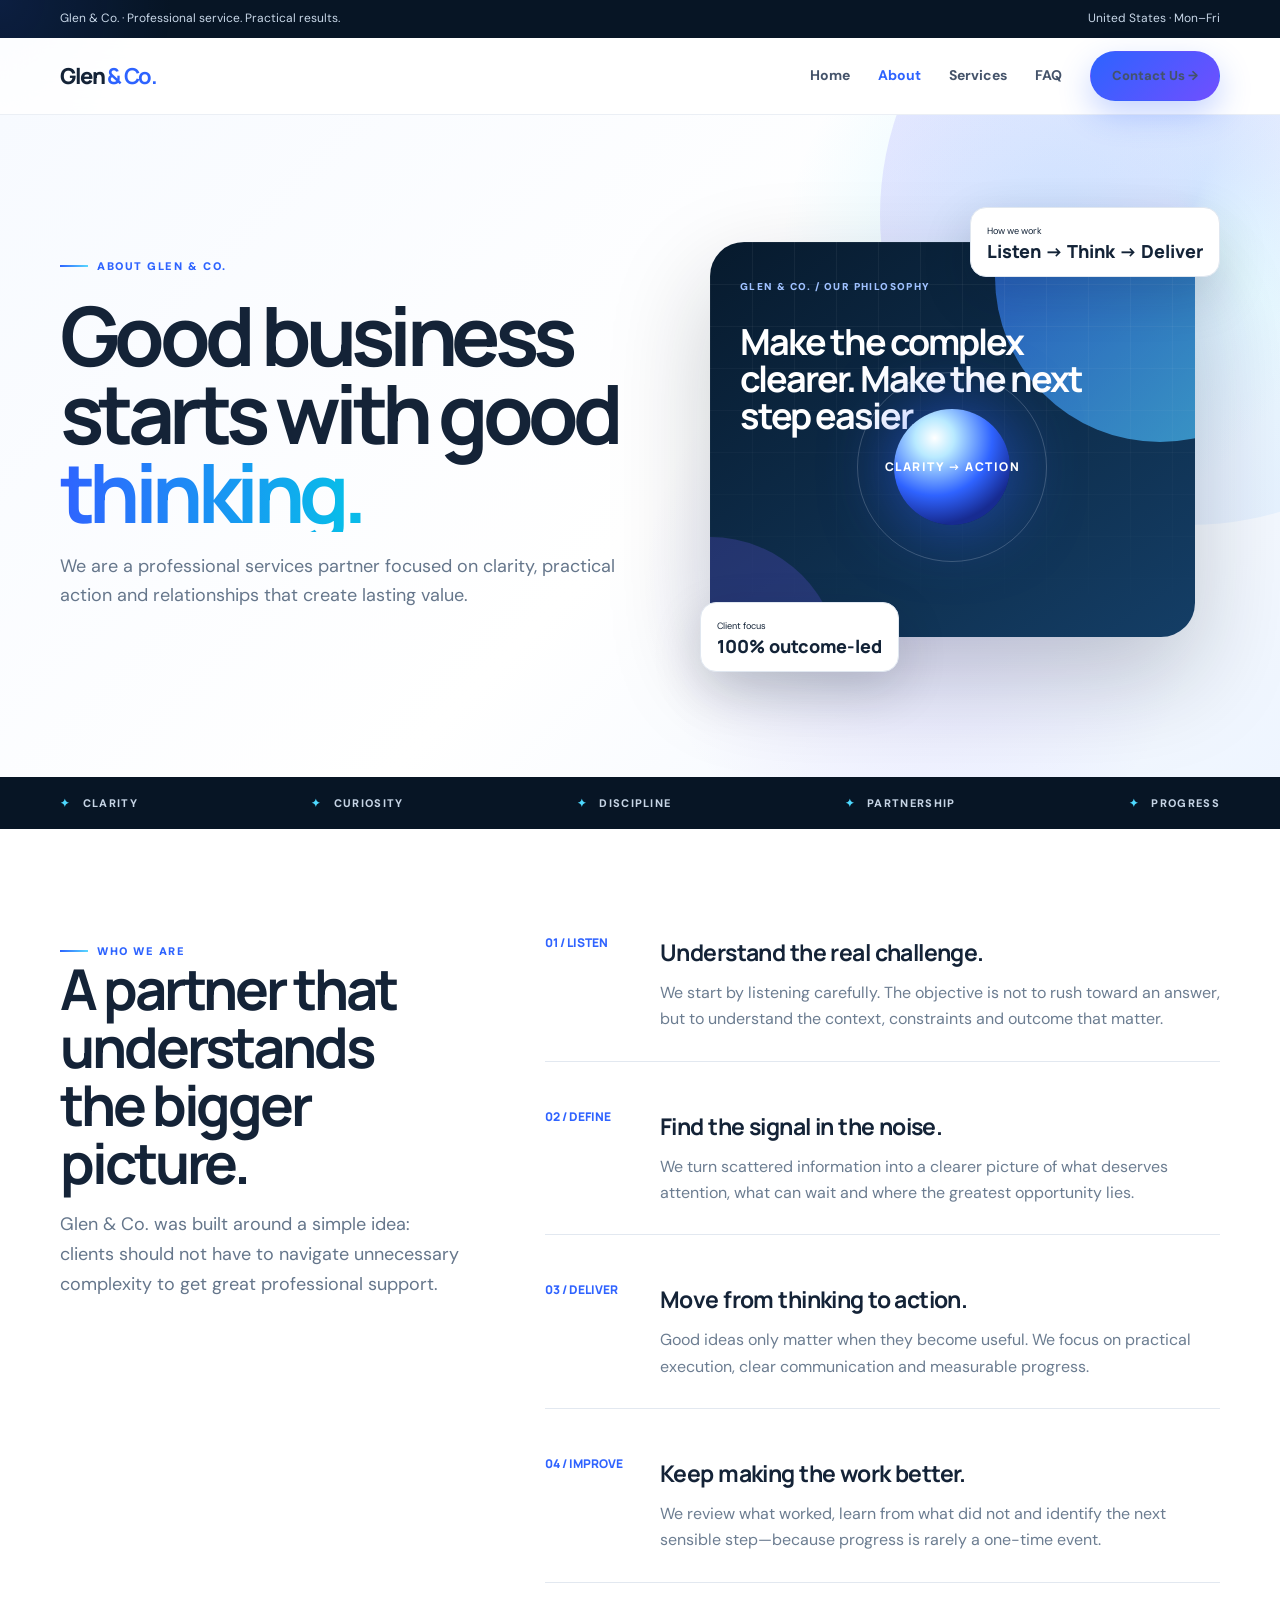
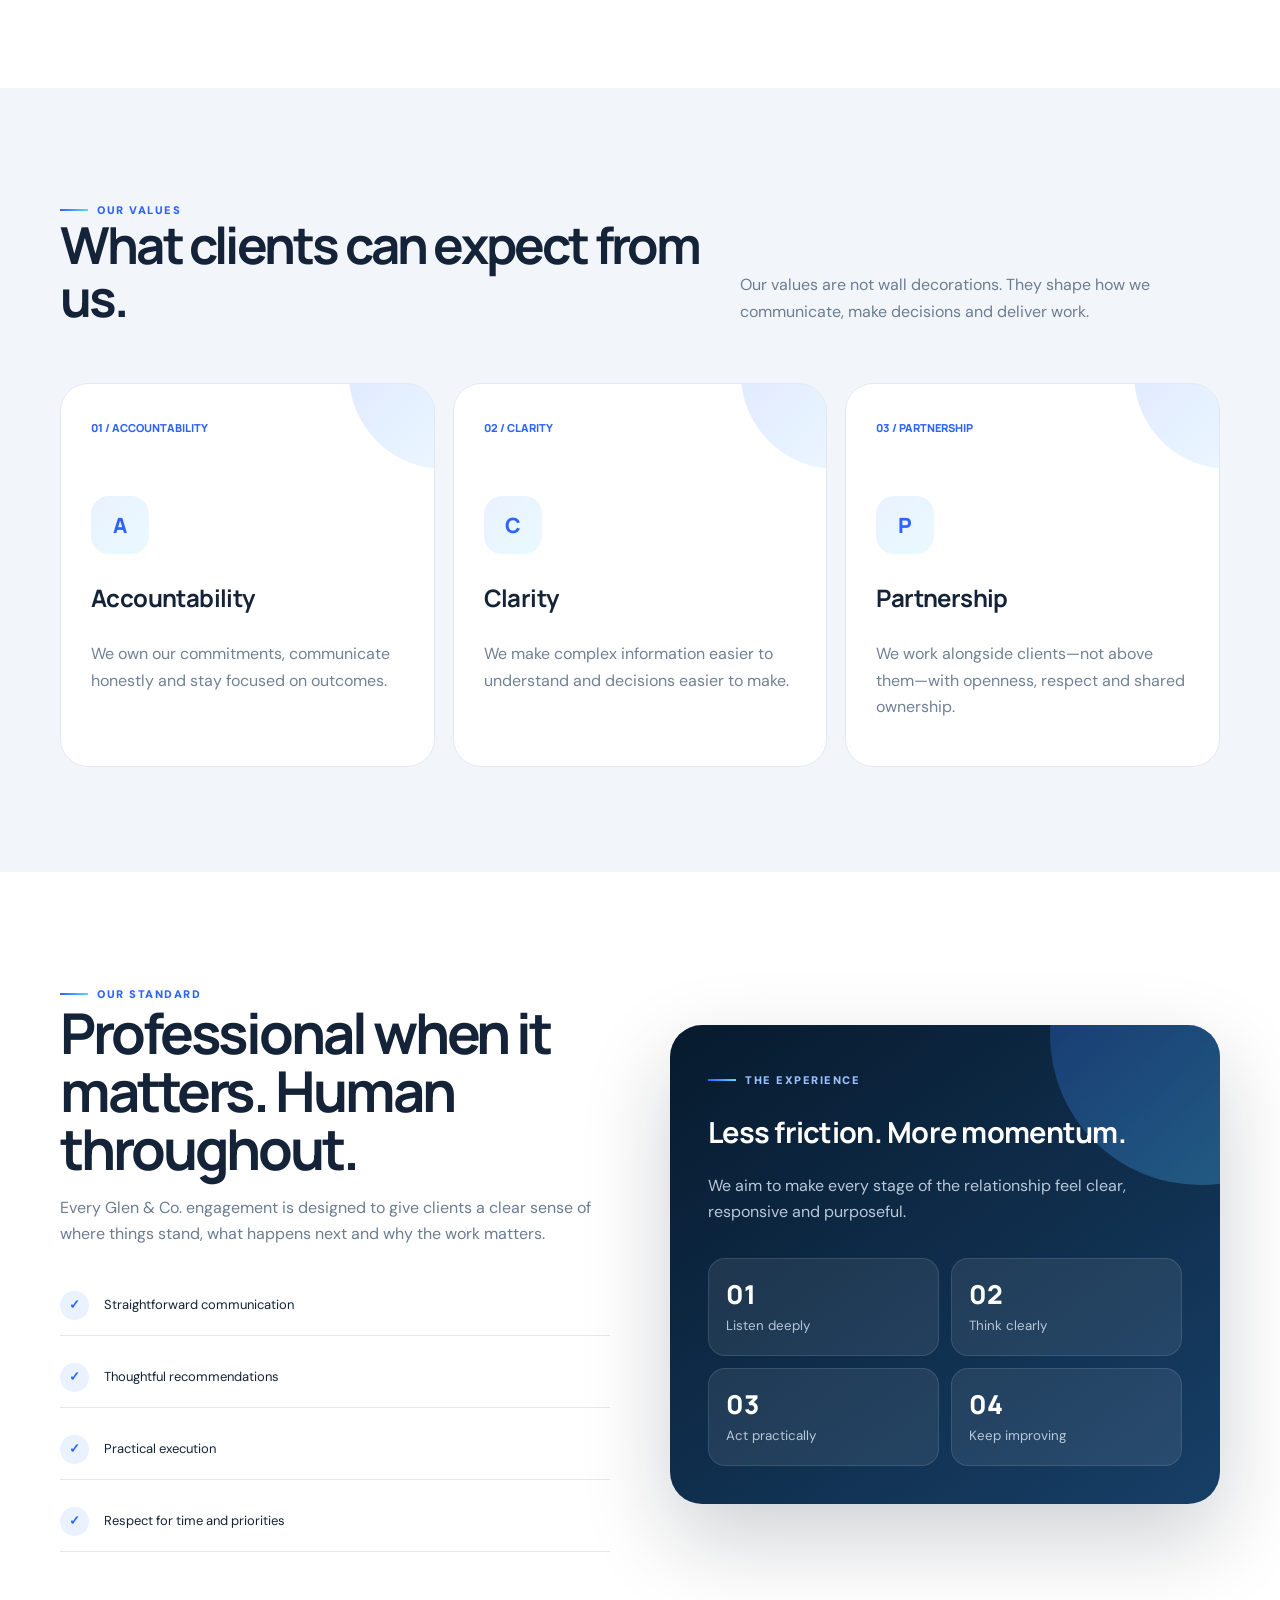
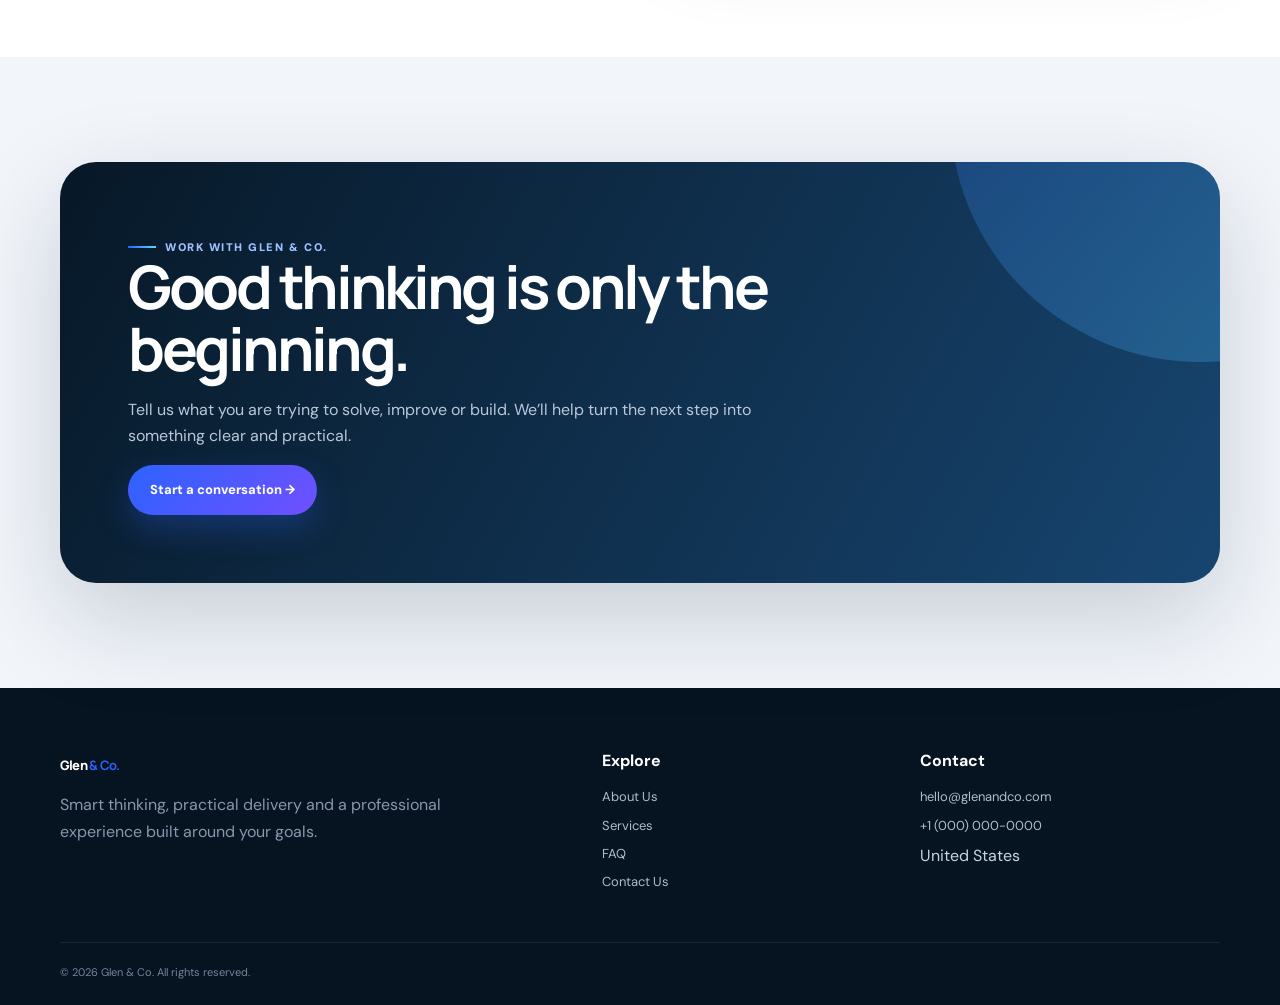
==== commit a6a1fb10: "Add files via upload" ====
--- a/about.html
+++ b/about.html
@@ -1,5 +1,55 @@
-<!doctype html><html lang="en-US"><head><meta charset="utf-8"><meta name="viewport" content="width=device-width,initial-scale=1"><title>About Us | Glen & Co.</title><meta name="description" content="Discover the people-first approach behind Glen & Co."><meta name="robots" content="index,follow"><meta property="og:title" content="About Us | Glen & Co."><meta property="og:description" content="Discover the people-first approach behind Glen & Co."><meta name="theme-color" content="#071525"><link rel="stylesheet" href="assets/style.css"></head><body><div class="cursor-glow"></div>
+<!doctype html><html lang="en-US"><head><meta charset="utf-8"><meta name="viewport" content="width=device-width,initial-scale=1"><title>About Us | Glen & Co.</title><meta name="description" content="Discover the people-first approach behind Glen & Co."><meta name="robots" content="index,follow"><meta property="og:title" content="About Us | Glen & Co."><meta property="og:description" content="Discover the people-first approach behind Glen & Co."><meta name="theme-color" content="#071525"><link rel="stylesheet" href="assets/style.css?v=about-v2"></head><body><div class="cursor-glow"></div>
 <div class="topbar"><div class="container"><span>Glen & Co. · Professional service. Practical results.</span><span>United States · Mon–Fri</span></div></div>
-<header class="header"><div class="container nav"><a class="logo" href="index.html">Glen <b>& Co.</b></a><button class="menu" aria-label="Open navigation">☰</button><nav class="navlinks"><a class="" href="index.html">Home</a><a class="active" href="about.html">About</a><a class="" href="services.html">Services</a><a class="" href="faq.html">FAQ</a><a class="btn btn-primary" href="contact.html">Contact Us →</a></nav></div></header><section class="page-hero"><div class="container"><span class="eyebrow">About Glen & Co.</span><h1>Good business starts with good thinking.</h1><p>We are a professional services partner focused on clarity, practical action and relationships that create lasting value.</p></div></section>
-<section class="section"><div class="container split"><div class="reveal"><span class="eyebrow">Who we are</span><h2>A partner that understands the bigger picture.</h2><p class="lead">Glen & Co. was built around a simple idea: clients should not have to navigate unnecessary complexity to get great professional support.</p></div><div class="card reveal"><h3>Our approach</h3><p>We listen carefully, ask better questions, define what matters and then focus on execution. That keeps engagements useful, transparent and aligned with real business needs.</p><div class="checks"><div class="check"><b>01</b><span>Understand the real challenge</span></div><div class="check"><b>02</b><span>Build the right path forward</span></div><div class="check"><b>03</b><span>Deliver with discipline</span></div><div class="check"><b>04</b><span>Measure, learn and improve</span></div></div></div></div></section>
-<section class="section soft"><div class="container"><div class="section-head reveal"><div><span class="eyebrow">Our values</span><h2>What clients can expect from us.</h2></div></div><div class="cards"><article class="card reveal"><div class="icon">A</div><h3>Accountability</h3><p>We own our commitments, communicate honestly and stay focused on outcomes.</p></article><article class="card reveal"><div class="icon">C</div><h3>Clarity</h3><p>We make complex information easier to understand and decisions easier to make.</p></article><article class="card reveal"><div class="icon">P</div><h3>Partnership</h3><p>We work alongside clients—not above them—with openness and respect.</p></article></div></div></section><footer class="footer"><div class="container"><div class="footer-grid"><div><a class="logo" href="index.html" style="color:#fff">Glen <b>& Co.</b></a><p>Smart thinking, practical delivery and a professional experience built around your goals.</p></div><div><h4>Explore</h4><a href="about.html">About Us</a><a href="services.html">Services</a><a href="faq.html">FAQ</a><a href="contact.html">Contact Us</a></div><div><h4>Contact</h4><a href="mailto:hello@glenandco.com">hello@glenandco.com</a><a href="tel:+10000000000">+1 (000) 000-0000</a><span>United States</span></div></div><div class="copyright">© <span data-year></span> Glen & Co. All rights reserved.</div></div></footer><button class="top-btn" aria-label="Back to top">↑</button><div class="toast">Thanks! Your message is ready to send.</div><script src="assets/script.js"></script></body></html>+<header class="header"><div class="container nav"><a class="logo" href="index.html">Glen <b>& Co.</b></a><button class="menu" aria-label="Open navigation">☰</button><nav class="navlinks"><a class="" href="index.html">Home</a><a class="active" href="about.html">About</a><a class="" href="services.html">Services</a><a class="" href="faq.html">FAQ</a><a class="btn btn-primary" href="contact.html">Contact Us →</a></nav></div></header>
+<main class="about-v2">
+<section class="about-hero">
+<div class="container hero-story">
+<div class="reveal"><span class="eyebrow">About Glen & Co.</span><h1>Good business starts with good <span>thinking.</span></h1><p class="lead">We are a professional services partner focused on clarity, practical action and relationships that create lasting value.</p></div>
+<div class="story-board reveal">
+<div class="story-core">
+<div class="story-grid"></div>
+<div class="story-core-content"><span class="story-label">Glen & Co. / Our philosophy</span><h2>Make the complex clearer. Make the next step easier.</h2><div class="story-ring"><span>Clarity → Action</span></div></div>
+</div>
+<div class="story-tag one"><small>How we work</small><strong>Listen → Think → Deliver</strong></div>
+<div class="story-tag two"><small>Client focus</small><strong>100% outcome-led</strong></div>
+</div>
+</div>
+</section>
+
+<div class="principle-strip"><div class="container principle-track"><span><b>✦</b> Clarity</span><span><b>✦</b> Curiosity</span><span><b>✦</b> Discipline</span><span><b>✦</b> Partnership</span><span><b>✦</b> Progress</span></div></div>
+
+<section class="story-section">
+<div class="container story-layout">
+<div class="sticky-title reveal"><span class="eyebrow">Who we are</span><h2>A partner that understands the bigger picture.</h2><p class="lead">Glen & Co. was built around a simple idea: clients should not have to navigate unnecessary complexity to get great professional support.</p></div>
+<div class="story-copy">
+<div class="story-block reveal"><span class="num">01 / LISTEN</span><div><h3>Understand the real challenge.</h3><p>We start by listening carefully. The objective is not to rush toward an answer, but to understand the context, constraints and outcome that matter.</p></div></div>
+<div class="story-block reveal"><span class="num">02 / DEFINE</span><div><h3>Find the signal in the noise.</h3><p>We turn scattered information into a clearer picture of what deserves attention, what can wait and where the greatest opportunity lies.</p></div></div>
+<div class="story-block reveal"><span class="num">03 / DELIVER</span><div><h3>Move from thinking to action.</h3><p>Good ideas only matter when they become useful. We focus on practical execution, clear communication and measurable progress.</p></div></div>
+<div class="story-block reveal"><span class="num">04 / IMPROVE</span><div><h3>Keep making the work better.</h3><p>We review what worked, learn from what did not and identify the next sensible step—because progress is rarely a one-time event.</p></div></div>
+</div>
+</div>
+</section>
+
+<section class="values-section">
+<div class="container">
+<div class="values-head reveal"><div><span class="eyebrow">Our values</span><h2>What clients can expect from us.</h2></div><p>Our values are not wall decorations. They shape how we communicate, make decisions and deliver work.</p></div>
+<div class="values-grid">
+<article class="value-card reveal"><span class="value-number">01 / ACCOUNTABILITY</span><div class="value-symbol">A</div><h3>Accountability</h3><p>We own our commitments, communicate honestly and stay focused on outcomes.</p></article>
+<article class="value-card reveal"><span class="value-number">02 / CLARITY</span><div class="value-symbol">C</div><h3>Clarity</h3><p>We make complex information easier to understand and decisions easier to make.</p></article>
+<article class="value-card reveal"><span class="value-number">03 / PARTNERSHIP</span><div class="value-symbol">P</div><h3>Partnership</h3><p>We work alongside clients—not above them—with openness, respect and shared ownership.</p></article>
+</div>
+</div>
+</section>
+
+<section class="standards">
+<div class="container standards-grid">
+<div class="standards-copy reveal"><span class="eyebrow">Our standard</span><h2>Professional when it matters. Human throughout.</h2><p>Every Glen & Co. engagement is designed to give clients a clear sense of where things stand, what happens next and why the work matters.</p><div class="standard-list"><div class="standard-item"><i>✓</i> Straightforward communication</div><div class="standard-item"><i>✓</i> Thoughtful recommendations</div><div class="standard-item"><i>✓</i> Practical execution</div><div class="standard-item"><i>✓</i> Respect for time and priorities</div></div></div>
+<div class="standards-panel reveal"><span class="eyebrow">The experience</span><h3>Less friction. More momentum.</h3><p style="color:#b9c8d9">We aim to make every stage of the relationship feel clear, responsive and purposeful.</p><div class="mini-metrics"><div class="mini-metric"><strong>01</strong><small>Listen deeply</small></div><div class="mini-metric"><strong>02</strong><small>Think clearly</small></div><div class="mini-metric"><strong>03</strong><small>Act practically</small></div><div class="mini-metric"><strong>04</strong><small>Keep improving</small></div></div></div>
+</div>
+</section>
+
+<section class="about-cta">
+<div class="container"><div class="cta-panel reveal"><span class="eyebrow" style="color:#9fc0ff">Work with Glen & Co.</span><h2>Good thinking is only the beginning.</h2><p>Tell us what you are trying to solve, improve or build. We’ll help turn the next step into something clear and practical.</p><a class="btn btn-primary" href="contact.html">Start a conversation →</a></div></div>
+</section>
+</main>
+<footer class="footer"><div class="container"><div class="footer-grid"><div><a class="logo" href="index.html" style="color:#fff">Glen <b>& Co.</b></a><p>Smart thinking, practical delivery and a professional experience built around your goals.</p></div><div><h4>Explore</h4><a href="about.html">About Us</a><a href="services.html">Services</a><a href="faq.html">FAQ</a><a href="contact.html">Contact Us</a></div><div><h4>Contact</h4><a href="mailto:hello@glenandco.com">hello@glenandco.com</a><a href="tel:+10000000000">+1 (000) 000-0000</a><span>United States</span></div></div><div class="copyright">© <span data-year></span> Glen & Co. All rights reserved.</div></div></footer><button class="top-btn" aria-label="Back to top">↑</button><div class="toast">Thanks! Your message is ready to send.</div><script src="assets/script.js"></script></body></html>
--- a/assets/style.css
+++ b/assets/style.css
@@ -1,31 +1,89 @@
 
-@import url('https://fonts.googleapis.com/css2?family=DM+Sans:wght@400;500;600;700&family=Manrope:wght@500;600;700;800&display=swap');
-:root{--ink:#071525;--ink2:#0d2238;--blue:#2f6bff;--cyan:#6edcff;--text:#142337;--muted:#66768b;--line:#e6ebf2;--soft:#f5f8fc;--white:#fff;--shadow:0 24px 80px rgba(7,21,37,.12);--radius:26px}
+@import url('https://fonts.googleapis.com/css2?family=DM+Sans:wght@400;500;600;700&family=Manrope:wght@600;700;800&display=swap');
+:root{--ink:#071525;--ink2:#102b49;--blue:#2d63ff;--cyan:#59d8ff;--violet:#765cff;--coral:#ff7a66;--text:#142337;--muted:#65768b;--line:#e4eaf2;--soft:#f3f7fc;--white:#fff;--shadow:0 28px 90px rgba(7,21,37,.13);--radius:28px}
 *{box-sizing:border-box}html{scroll-behavior:smooth}body{margin:0;color:var(--text);font-family:"DM Sans",sans-serif;line-height:1.65;background:#fff;overflow-x:hidden}a{color:inherit;text-decoration:none}button,input,textarea{font:inherit}
-.cursor-glow{position:fixed;width:320px;height:320px;border-radius:50%;pointer-events:none;background:radial-gradient(circle,rgba(47,107,255,.10),transparent 68%);transform:translate(-50%,-50%);z-index:0}
+.cursor-glow{position:fixed;width:360px;height:360px;border-radius:50%;pointer-events:none;background:radial-gradient(circle,rgba(45,99,255,.13),transparent 68%);transform:translate(-50%,-50%);z-index:0}
 .container{width:min(1160px,calc(100% - 40px));margin:auto;position:relative;z-index:2}
-.topbar{background:var(--ink);color:#b9c9dc;font-size:12px}.topbar .container{display:flex;justify-content:space-between;padding:8px 0}
-.header{position:sticky;top:0;z-index:100;background:rgba(255,255,255,.84);backdrop-filter:blur(18px);border-bottom:1px solid rgba(230,235,242,.8)}
-.nav{height:76px;display:flex;align-items:center;justify-content:space-between}.logo{font-family:Manrope,sans-serif;font-size:22px;font-weight:800;letter-spacing:-.055em}.logo b{color:var(--blue)}
-.navlinks{display:flex;align-items:center;gap:27px;font-size:14px;font-weight:700}.navlinks a{color:#44536a;transition:.2s}.navlinks a:hover,.navlinks a.active{color:var(--blue)}
-.menu{display:none;background:none;border:0;font-size:25px}.btn{display:inline-flex;align-items:center;justify-content:center;gap:9px;border-radius:999px;padding:13px 20px;font-weight:800;font-size:13px;border:1px solid transparent;cursor:pointer;transition:transform .2s,box-shadow .2s,background .2s}.btn:hover{transform:translateY(-3px)}.btn-primary{color:#fff;background:linear-gradient(135deg,#2f6bff,#1850dc);box-shadow:0 12px 28px rgba(47,107,255,.24)}.btn-primary:hover{box-shadow:0 16px 36px rgba(47,107,255,.32)}.btn-light{background:#fff;border-color:var(--line)}
-.hero{min-height:680px;display:flex;align-items:center;padding:92px 0 105px;position:relative;background:radial-gradient(circle at 76% 35%,#eaf2ff 0,transparent 31%),linear-gradient(135deg,#f8fbff,#fff 60%,#f4f8fc)}
-.hero:before{content:"";position:absolute;width:520px;height:520px;right:-150px;top:20px;border-radius:50%;background:linear-gradient(135deg,rgba(47,107,255,.15),rgba(110,220,255,.06));filter:blur(2px);animation:float 8s ease-in-out infinite}
-.hero-grid{display:grid;grid-template-columns:1.02fr .98fr;gap:75px;align-items:center}.eyebrow{display:inline-flex;align-items:center;gap:9px;color:var(--blue);font-size:11px;font-weight:900;letter-spacing:.14em;text-transform:uppercase}.eyebrow:before{content:"";width:28px;height:2px;background:var(--blue)}
-h1,h2,h3{font-family:Manrope,sans-serif}h1{font-size:clamp(46px,6.4vw,78px);line-height:.98;letter-spacing:-.065em;margin:19px 0 24px}h1 span{background:linear-gradient(90deg,#2462f4,#49bfff);-webkit-background-clip:text;background-clip:text;color:transparent}h2{font-size:clamp(32px,4vw,50px);line-height:1.05;letter-spacing:-.055em;margin:0 0 17px}h3{letter-spacing:-.025em}.lead{font-size:18px;color:var(--muted);max-width:650px}.actions{display:flex;flex-wrap:wrap;gap:12px;margin-top:31px}
-.hero-panel{background:linear-gradient(145deg,#0b1c30,#142f4d);color:#fff;border-radius:32px;padding:30px;box-shadow:0 35px 90px rgba(7,21,37,.22);position:relative;overflow:hidden;min-height:420px;transform-style:preserve-3d;transition:transform .15s ease}.hero-panel:before{content:"";position:absolute;width:260px;height:260px;border-radius:50%;right:-120px;top:-120px;background:#2f6bff;opacity:.5}.hero-panel:after{content:"";position:absolute;inset:auto -80px -120px auto;width:280px;height:280px;border-radius:50%;background:#57d5ff;opacity:.12;filter:blur(10px)}
-.panel-top{position:relative;z-index:2}.panel-top h2{font-size:34px;color:#fff;margin-top:18px}.panel-top p{color:#b8c6d6}.metrics{display:grid;grid-template-columns:1fr 1fr;gap:12px;margin-top:52px;position:relative;z-index:3}.metric{padding:18px;border:1px solid rgba(255,255,255,.1);background:rgba(255,255,255,.075);border-radius:18px;backdrop-filter:blur(8px);transition:.25s}.metric:hover{background:rgba(255,255,255,.12);transform:translateY(-4px)}.metric strong{font:800 28px Manrope;display:block}.metric small{color:#aebed0;font-size:11px}
-.section{padding:100px 0}.soft{background:var(--soft)}.section-head{display:flex;justify-content:space-between;align-items:end;gap:35px;margin-bottom:40px}.section-head>div{max-width:600px}.section-head>p{max-width:510px;color:var(--muted)}
-.cards{display:grid;grid-template-columns:repeat(3,1fr);gap:19px}.card{border:1px solid var(--line);background:#fff;border-radius:var(--radius);padding:29px;transition:transform .25s,box-shadow .25s,border-color .25s;position:relative;overflow:hidden}.card:before{content:"";position:absolute;inset:0;background:linear-gradient(135deg,rgba(47,107,255,.07),transparent 45%);opacity:0;transition:.25s}.card:hover{transform:translateY(-8px);box-shadow:var(--shadow);border-color:#d7e1f2}.card:hover:before{opacity:1}.icon{width:48px;height:48px;border-radius:15px;display:grid;place-items:center;background:#edf3ff;color:var(--blue);font-weight:900;margin-bottom:23px;position:relative;z-index:2}.card h3,.card p{position:relative;z-index:2}.card p{color:var(--muted);margin:0}
+.topbar{background:#071525;color:#c8d7e8;font-size:12px}.topbar .container{display:flex;justify-content:space-between;padding:9px 0}
+.header{position:sticky;top:0;z-index:100;background:rgba(255,255,255,.84);backdrop-filter:blur(20px);border-bottom:1px solid rgba(228,234,242,.75)}
+.nav{height:76px;display:flex;align-items:center;justify-content:space-between}.logo{font-family:Manrope,sans-serif;font-size:22px;font-weight:800;letter-spacing:-.06em}.logo b{color:var(--blue)}
+.navlinks{display:flex;align-items:center;gap:28px;font-size:14px;font-weight:700}.navlinks a{color:#44536a;transition:.2s}.navlinks a:hover,.navlinks a.active{color:var(--blue)}
+.menu{display:none;background:none;border:0;font-size:25px}.btn{display:inline-flex;align-items:center;justify-content:center;gap:9px;border-radius:999px;padding:13px 21px;font-weight:800;font-size:13px;border:1px solid transparent;cursor:pointer;transition:transform .2s,box-shadow .2s,background .2s}.btn:hover{transform:translateY(-3px)}.btn-primary{color:#fff;background:linear-gradient(135deg,#2d63ff,#704fff);box-shadow:0 13px 32px rgba(45,99,255,.28)}.btn-primary:hover{box-shadow:0 18px 42px rgba(45,99,255,.38)}.btn-light{background:#fff;border-color:#dfe6ef}
+.hero{min-height:710px;display:flex;align-items:center;padding:82px 0 100px;position:relative;overflow:hidden;background:radial-gradient(circle at 78% 30%,rgba(89,216,255,.18),transparent 24%),radial-gradient(circle at 67% 72%,rgba(118,92,255,.13),transparent 25%),linear-gradient(135deg,#f8fbff 0%,#fff 48%,#eef5ff 100%)}
+.hero:before{content:"";position:absolute;width:680px;height:680px;right:-230px;top:-180px;border-radius:50%;background:conic-gradient(from 30deg,rgba(45,99,255,.15),rgba(89,216,255,.08),rgba(118,92,255,.12),rgba(45,99,255,.15));filter:blur(3px);animation:spin 18s linear infinite}.hero:after{content:"";position:absolute;width:280px;height:280px;left:-130px;bottom:-160px;border-radius:50%;background:rgba(255,122,102,.11);filter:blur(20px)}
+.hero-grid{display:grid;grid-template-columns:1fr 1fr;gap:70px;align-items:center}.eyebrow{display:inline-flex;align-items:center;gap:9px;color:var(--blue);font-size:11px;font-weight:900;letter-spacing:.14em;text-transform:uppercase}.eyebrow:before{content:"";width:28px;height:2px;background:linear-gradient(90deg,var(--blue),var(--cyan))}
+h1,h2,h3{font-family:Manrope,sans-serif}h1{font-size:clamp(50px,6.5vw,82px);line-height:.96;letter-spacing:-.068em;margin:20px 0 24px}h1 span{background:linear-gradient(90deg,#245df5,#00b9ed 60%,#7355ff);-webkit-background-clip:text;background-clip:text;color:transparent}h2{font-size:clamp(34px,4vw,51px);line-height:1.03;letter-spacing:-.055em;margin:0 0 17px}h3{letter-spacing:-.025em}.lead{font-size:18px;color:var(--muted);max-width:650px}.actions{display:flex;flex-wrap:wrap;gap:12px;margin-top:31px}
+.hero-visual{position:relative;min-height:480px}.hero-panel{position:absolute;inset:20px 35px 30px 25px;background:linear-gradient(145deg,#081a2d,#173b61);color:#fff;border-radius:34px;padding:31px;box-shadow:0 40px 110px rgba(7,21,37,.24);overflow:hidden;transform-style:preserve-3d;transition:transform .15s ease}.hero-panel:before{content:"";position:absolute;width:330px;height:330px;border-radius:50%;right:-145px;top:-150px;background:linear-gradient(135deg,#2d63ff,#59d8ff);opacity:.65}.hero-panel:after{content:"";position:absolute;width:270px;height:270px;border-radius:50%;left:-140px;bottom:-170px;background:#765cff;opacity:.23;filter:blur(8px)}
+.panel-top{position:relative;z-index:2}.panel-top h2{font-size:35px;color:#fff;margin-top:18px;max-width:390px}.panel-top p{color:#b9c8d9;max-width:390px}.metrics{display:grid;grid-template-columns:1fr 1fr;gap:12px;margin-top:48px;position:relative;z-index:3}.metric{padding:18px;border:1px solid rgba(255,255,255,.12);background:rgba(255,255,255,.08);border-radius:19px;backdrop-filter:blur(10px);transition:.25s}.metric:hover{background:rgba(255,255,255,.15);transform:translateY(-5px)}.metric strong{font:800 29px Manrope;display:block}.metric small{color:#b8c7d8;font-size:11px}.float-card{position:absolute;z-index:6;background:#fff;border:1px solid #e3eaf4;border-radius:18px;padding:15px 18px;box-shadow:0 20px 55px rgba(7,21,37,.14);font-size:12px;font-weight:800}.float-card strong{display:block;font:800 21px Manrope}.fc1{top:4px;right:0}.fc2{bottom:5px;left:0}.status-dot{display:inline-block;width:8px;height:8px;border-radius:50%;background:#2ed47a;margin-right:7px;box-shadow:0 0 0 5px rgba(46,212,122,.12)}
+.trust{padding:24px 0;background:#071525;color:#fff}.trust .container{display:flex;justify-content:space-between;align-items:center;gap:25px}.trust-label{font-size:11px;letter-spacing:.12em;text-transform:uppercase;color:#8193a8}.trust-items{display:flex;gap:35px;flex-wrap:wrap;font-weight:700;font-size:13px;color:#d8e2ed}
+.section{padding:100px 0}.soft{background:var(--soft)}.section-head{display:flex;justify-content:space-between;align-items:end;gap:35px;margin-bottom:42px}.section-head>div{max-width:610px}.section-head>p{max-width:510px;color:var(--muted)}
+.cards{display:grid;grid-template-columns:repeat(3,1fr);gap:19px}.card{border:1px solid var(--line);background:#fff;border-radius:var(--radius);padding:30px;transition:transform .25s,box-shadow .25s,border-color .25s;position:relative;overflow:hidden}.card:after{content:"";position:absolute;width:130px;height:130px;border-radius:50%;right:-70px;top:-70px;background:linear-gradient(135deg,rgba(45,99,255,.15),rgba(89,216,255,.1));transition:.25s}.card:hover{transform:translateY(-9px);box-shadow:var(--shadow);border-color:#d6e0ef}.card:hover:after{transform:scale(1.5)}.icon{width:50px;height:50px;border-radius:16px;display:grid;place-items:center;background:linear-gradient(135deg,#eaf1ff,#e9faff);color:var(--blue);font-weight:900;margin-bottom:23px;position:relative;z-index:2}.card h3,.card p{position:relative;z-index:2}.card p{color:var(--muted);margin:0}
 .split{display:grid;grid-template-columns:.9fr 1.1fr;gap:80px;align-items:center}.checks{display:grid;gap:13px;margin-top:25px}.check{display:flex;gap:11px}.check b{color:var(--blue)}
-.quote{border-radius:30px;padding:42px;background:linear-gradient(145deg,#0a1b2f,#1a3857);color:#fff;box-shadow:var(--shadow);position:relative;overflow:hidden}.quote:after{content:"“";position:absolute;font:900 170px Manrope;color:rgba(255,255,255,.05);right:10px;top:-35px}.quote p{font-size:21px;line-height:1.5;position:relative;z-index:2}.quote strong{font-size:12px;text-transform:uppercase;letter-spacing:.12em;color:#a9c6ff}
-.process{display:grid;grid-template-columns:repeat(4,1fr);gap:14px}.step{padding:25px;border-top:2px solid #dfe6f0}.step b{font-size:12px;color:var(--blue)}.step h3{margin:12px 0 7px}.step p{color:var(--muted);font-size:14px}
-.page-hero{padding:90px 0 75px;background:radial-gradient(circle at 80% 20%,#eaf2ff,transparent 32%),var(--soft)}.page-hero p{font-size:18px;color:var(--muted);max-width:680px}
-.services{display:grid;grid-template-columns:1fr 1fr;gap:19px}.service{display:grid;grid-template-columns:auto 1fr;gap:20px;padding:30px;border:1px solid var(--line);border-radius:25px;transition:.25s}.service:hover{transform:translateY(-6px);box-shadow:var(--shadow);border-color:#d4def0}.service .icon{margin:0}.service p{color:var(--muted)}
-.cta{border-radius:32px;padding:65px;background:linear-gradient(120deg,#091a2d,#173b63);color:#fff;overflow:hidden;position:relative}.cta:after{content:"";position:absolute;width:430px;height:430px;border-radius:50%;right:-180px;top:-220px;background:linear-gradient(135deg,#2f6bff,#65d8ff);opacity:.25}.cta>*{position:relative;z-index:2}.cta p{color:#b9c8d9;max-width:650px}
-.form-wrap{display:grid;grid-template-columns:.75fr 1.25fr;gap:60px}.form-card{border:1px solid var(--line);border-radius:28px;padding:30px;box-shadow:var(--shadow)}form{display:grid;gap:16px}.row{display:grid;grid-template-columns:1fr 1fr;gap:14px}label{font-size:13px;font-weight:800}input,textarea{width:100%;margin-top:6px;padding:14px 15px;border:1px solid #dbe3ed;border-radius:14px;outline:none;background:#fff;transition:.2s}input:focus,textarea:focus{border-color:var(--blue);box-shadow:0 0 0 4px #eaf0ff}textarea{min-height:155px;resize:vertical}.notice{font-size:11px;color:var(--muted)}
-.faq{display:grid;gap:12px;max-width:850px;margin:auto}.faq details{border:1px solid var(--line);border-radius:18px;padding:19px 22px;background:#fff;transition:.2s}.faq details[open]{box-shadow:0 15px 40px rgba(7,21,37,.07)}.faq summary{cursor:pointer;font-weight:800}.faq p{color:var(--muted)}
+.quote{border-radius:31px;padding:43px;background:linear-gradient(145deg,#081a2d,#173b61);color:#fff;box-shadow:var(--shadow);position:relative;overflow:hidden}.quote:before{content:"";position:absolute;width:230px;height:230px;border-radius:50%;right:-100px;top:-110px;background:linear-gradient(135deg,#2d63ff,#59d8ff);opacity:.35}.quote:after{content:"“";position:absolute;font:900 170px Manrope;color:rgba(255,255,255,.05);right:5px;top:-35px}.quote p{font-size:21px;line-height:1.5;position:relative;z-index:2}.quote strong{font-size:12px;text-transform:uppercase;letter-spacing:.12em;color:#a9c6ff;position:relative;z-index:2}
+.process{display:grid;grid-template-columns:repeat(4,1fr);gap:15px}.step{padding:28px;border:1px solid var(--line);border-radius:22px;background:#fff;transition:.25s}.step:hover{transform:translateY(-7px);box-shadow:var(--shadow);border-color:#d4def0}.step b{font-size:11px;color:var(--blue);letter-spacing:.08em}.step h3{margin:12px 0 7px}.step p{color:var(--muted);font-size:14px;margin:0}
+.page-hero{padding:100px 0 78px;background:radial-gradient(circle at 80% 20%,rgba(89,216,255,.16),transparent 23%),radial-gradient(circle at 68% 55%,rgba(118,92,255,.10),transparent 25%),var(--soft);position:relative;overflow:hidden}.page-hero:after{content:"";position:absolute;width:240px;height:240px;border-radius:50%;right:-80px;bottom:-130px;background:rgba(255,122,102,.12);filter:blur(20px)}.page-hero p{font-size:19px;color:var(--muted);max-width:720px}
+.services{display:grid;grid-template-columns:1fr 1fr;gap:19px}.service{display:grid;grid-template-columns:auto 1fr;gap:20px;padding:31px;border:1px solid var(--line);border-radius:26px;background:#fff;transition:.25s;position:relative;overflow:hidden}.service:before{content:"";position:absolute;left:0;top:0;bottom:0;width:4px;background:linear-gradient(#2d63ff,#59d8ff);transform:scaleY(0);transform-origin:bottom;transition:.25s}.service:hover{transform:translateY(-7px);box-shadow:var(--shadow);border-color:#d4def0}.service:hover:before{transform:scaleY(1)}.service .icon{margin:0}.service p{color:var(--muted)}
+.cta{border-radius:34px;padding:67px;background:linear-gradient(120deg,#071827,#183f68);color:#fff;overflow:hidden;position:relative;box-shadow:var(--shadow)}.cta:before{content:"";position:absolute;width:500px;height:500px;border-radius:50%;right:-220px;top:-260px;background:linear-gradient(135deg,#2d63ff,#59d8ff);opacity:.25}.cta:after{content:"";position:absolute;width:250px;height:250px;border-radius:50%;left:-140px;bottom:-190px;background:#765cff;opacity:.2}.cta>*{position:relative;z-index:2}.cta p{color:#b9c8d9;max-width:650px}
+.form-wrap{display:grid;grid-template-columns:.75fr 1.25fr;gap:60px}.form-card{border:1px solid var(--line);border-radius:30px;padding:31px;box-shadow:var(--shadow);background:#fff}form{display:grid;gap:16px}.row{display:grid;grid-template-columns:1fr 1fr;gap:14px}label{font-size:13px;font-weight:800}input,textarea{width:100%;margin-top:6px;padding:14px 15px;border:1px solid #dbe3ed;border-radius:14px;outline:none;background:#fff;transition:.2s}input:focus,textarea:focus{border-color:var(--blue);box-shadow:0 0 0 4px #eaf0ff}textarea{min-height:155px;resize:vertical}.notice{font-size:11px;color:var(--muted)}
+.faq{display:grid;gap:12px;max-width:850px;margin:auto}.faq details{border:1px solid var(--line);border-radius:18px;padding:20px 22px;background:#fff;transition:.2s}.faq details[open]{box-shadow:0 18px 50px rgba(7,21,37,.08);border-color:#d7e1ef}.faq summary{cursor:pointer;font-weight:800}.faq p{color:var(--muted)}
 .footer{background:#061321;color:#c8d4e2;padding:60px 0 24px}.footer-grid{display:grid;grid-template-columns:1.3fr .7fr .8fr;gap:55px}.footer p{color:#8798ad;max-width:410px}.footer h4{color:#fff;margin:0 0 12px}.footer a{display:block;color:#aebdcd;margin:7px 0;font-size:13px}.copyright{border-top:1px solid rgba(255,255,255,.08);padding-top:20px;margin-top:42px;font-size:11px;color:#74869c}
-.reveal{opacity:0;transform:translateY(24px);transition:opacity .75s ease,transform .75s ease}.reveal.visible{opacity:1;transform:none}.floating{animation:float 6s ease-in-out infinite}@keyframes float{50%{transform:translateY(-10px)}}.toast{position:fixed;right:20px;bottom:20px;background:#08192b;color:#fff;padding:14px 18px;border-radius:14px;box-shadow:var(--shadow);transform:translateY(30px);opacity:0;pointer-events:none;transition:.3s;z-index:200;font-size:13px}.toast.show{opacity:1;transform:none}.top-btn{position:fixed;right:18px;bottom:18px;width:42px;height:42px;border-radius:50%;border:0;background:var(--blue);color:#fff;z-index:80;opacity:0;transform:translateY(10px);transition:.25s;cursor:pointer}.top-btn.show{opacity:1;transform:none}
-@media(max-width:850px){.container{width:min(100% - 28px,1160px)}.topbar{display:none}.nav{height:68px}.menu{display:block}.navlinks{display:none;position:absolute;left:14px;right:14px;top:76px;background:#fff;border:1px solid var(--line);border-radius:18px;padding:12px;box-shadow:var(--shadow);flex-direction:column;align-items:stretch;gap:2px}.navlinks.open{display:flex}.navlinks a{padding:10px 12px}.navlinks .btn{margin-top:6px}.hero{padding:62px 0 75px}.hero-grid,.split,.form-wrap{grid-template-columns:1fr;gap:38px}.cards,.services{grid-template-columns:1fr}.process{grid-template-columns:1fr 1fr}.section{padding:75px 0}.section-head{display:block}.section-head>p{margin-top:15px}.footer-grid{grid-template-columns:1fr 1fr}}
-@media(max-width:520px){h1{font-size:46px}.metrics,.row,.process,.footer-grid{grid-template-columns:1fr}.hero-panel{min-height:auto}.cta{padding:38px 25px}.cursor-glow{display:none}}
+.reveal{opacity:0;transform:translateY(24px);transition:opacity .75s ease,transform .75s ease}.reveal.visible{opacity:1;transform:none}.floating{animation:float 6s ease-in-out infinite}@keyframes float{50%{transform:translateY(-10px)}}@keyframes spin{to{transform:rotate(360deg)}}.toast{position:fixed;right:20px;bottom:20px;background:#08192b;color:#fff;padding:14px 18px;border-radius:14px;box-shadow:var(--shadow);transform:translateY(30px);opacity:0;pointer-events:none;transition:.3s;z-index:200;font-size:13px}.toast.show{opacity:1;transform:none}.top-btn{position:fixed;right:18px;bottom:18px;width:42px;height:42px;border-radius:50%;border:0;background:linear-gradient(135deg,#2d63ff,#765cff);color:#fff;z-index:80;opacity:0;transform:translateY(10px);transition:.25s;cursor:pointer;box-shadow:0 10px 25px rgba(45,99,255,.3)}.top-btn.show{opacity:1;transform:none}
+@media(max-width:850px){.container{width:min(100% - 28px,1160px)}.topbar{display:none}.nav{height:68px}.menu{display:block}.navlinks{display:none;position:absolute;left:14px;right:14px;top:76px;background:#fff;border:1px solid var(--line);border-radius:18px;padding:12px;box-shadow:var(--shadow);flex-direction:column;align-items:stretch;gap:2px}.navlinks.open{display:flex}.navlinks a{padding:10px 12px}.navlinks .btn{margin-top:6px}.hero{padding:62px 0 75px}.hero-grid,.split,.form-wrap{grid-template-columns:1fr;gap:38px}.hero-visual{min-height:430px}.cards,.services{grid-template-columns:1fr}.process{grid-template-columns:1fr 1fr}.trust .container{display:block}.trust-items{margin-top:12px}.section{padding:75px 0}.section-head{display:block}.section-head>p{margin-top:15px}.footer-grid{grid-template-columns:1fr 1fr}}
+@media(max-width:520px){h1{font-size:46px}.metrics,.row,.process,.footer-grid{grid-template-columns:1fr}.hero-panel{inset:25px 8px 25px 8px}.fc1{right:-4px}.fc2{left:-4px}.hero-visual{min-height:470px}.cta{padding:38px 25px}.cursor-glow{display:none}}
+
+
+/* ================= HOME V2 — PREMIUM SHOWCASE ================= */
+.home-v2{--hblue:#2f63ff;--hcyan:#55dcff;--hviolet:#7a5cff}
+.home-v2 .hero-v2{min-height:780px;padding:72px 0 70px;background:#f7faff;position:relative;overflow:hidden}
+.home-v2 .hero-v2:before{content:"";position:absolute;inset:-20% -10% auto auto;width:780px;height:780px;border-radius:50%;background:radial-gradient(circle at 35% 35%,rgba(85,220,255,.36),rgba(47,99,255,.15) 34%,rgba(122,92,255,.10) 58%,transparent 70%);filter:blur(4px);animation:homeOrb 14s ease-in-out infinite}
+.home-v2 .hero-v2:after{content:"";position:absolute;width:450px;height:450px;left:-220px;bottom:-270px;border-radius:50%;background:rgba(255,122,102,.10);filter:blur(25px)}
+.home-v2 .hero-grid-v2{display:grid;grid-template-columns:.95fr 1.05fr;gap:45px;align-items:center;position:relative;z-index:3}
+.home-v2 .hero-copy-v2{padding-top:15px}
+.home-v2 .hero-kicker{display:inline-flex;align-items:center;gap:9px;padding:8px 12px;border:1px solid #dce6f5;border-radius:999px;background:rgba(255,255,255,.78);font-size:10px;font-weight:900;letter-spacing:.13em;text-transform:uppercase;color:#2f63ff;box-shadow:0 8px 30px rgba(22,55,94,.05)}
+.home-v2 .hero-kicker i{width:7px;height:7px;border-radius:50%;background:#35d789;box-shadow:0 0 0 5px rgba(53,215,137,.12)}
+.home-v2 .hero-copy-v2 h1{font-size:clamp(55px,6.2vw,88px);max-width:700px;margin:22px 0 22px}
+.home-v2 .hero-copy-v2 h1 em{font-style:normal;display:block;background:linear-gradient(95deg,#2f63ff,#05bde8 55%,#7a5cff);-webkit-background-clip:text;background-clip:text;color:transparent}
+.home-v2 .hero-copy-v2 .lead{font-size:18px;max-width:590px}
+.home-v2 .hero-actions-v2{display:flex;gap:12px;flex-wrap:wrap;margin-top:30px}
+.home-v2 .hero-note{display:flex;align-items:center;gap:12px;margin-top:25px;color:#718196;font-size:12px}
+.home-v2 .hero-note strong{color:#142337}
+.home-v2 .hero-note .avatars{display:flex}.home-v2 .hero-note .avatar{width:27px;height:27px;border-radius:50%;border:2px solid #fff;margin-left:-7px;background:linear-gradient(135deg,#2f63ff,#59d8ff)}.home-v2 .hero-note .avatar:first-child{margin-left:0;background:linear-gradient(135deg,#ff8b78,#ffcc7a)}.home-v2 .hero-note .avatar:nth-child(3){background:linear-gradient(135deg,#7a5cff,#b18cff)}
+.home-v2 .hero-stage{height:560px;position:relative;perspective:1200px}
+.home-v2 .orbital{position:absolute;inset:35px 10px 20px 30px;border-radius:42px;background:linear-gradient(145deg,#071a2d,#123b62 58%,#0b2643);box-shadow:0 45px 120px rgba(8,31,56,.28);overflow:hidden;transform-style:preserve-3d;transition:transform .15s ease}
+.home-v2 .orbital:before{content:"";position:absolute;width:450px;height:450px;right:-180px;top:-190px;border-radius:50%;background:radial-gradient(circle,#58dcff 0,#2f63ff 33%,rgba(47,99,255,0) 69%);opacity:.72}
+.home-v2 .orbital:after{content:"";position:absolute;width:330px;height:330px;left:-180px;bottom:-210px;border-radius:50%;background:radial-gradient(circle,#795dff,rgba(122,92,255,0) 68%);opacity:.45}
+.home-v2 .gridlines{position:absolute;inset:0;background-image:linear-gradient(rgba(255,255,255,.055) 1px,transparent 1px),linear-gradient(90deg,rgba(255,255,255,.055) 1px,transparent 1px);background-size:42px 42px;mask-image:linear-gradient(to bottom,black,transparent 90%);opacity:.55}
+.home-v2 .orbital-content{position:absolute;inset:0;padding:30px;z-index:3;color:#fff}
+.home-v2 .orbital-head{display:flex;justify-content:space-between;align-items:center}.home-v2 .orbital-label{font-size:10px;letter-spacing:.14em;text-transform:uppercase;color:#9fc1ff;font-weight:900}.home-v2 .live-pill{font-size:10px;padding:7px 10px;border-radius:999px;background:rgba(255,255,255,.09);border:1px solid rgba(255,255,255,.12)}.home-v2 .live-pill i{display:inline-block;width:6px;height:6px;border-radius:50%;background:#39e090;margin-right:6px}
+.home-v2 .center-node{position:absolute;left:50%;top:49%;transform:translate(-50%,-50%);width:180px;height:180px;border-radius:50%;display:grid;place-items:center;text-align:center;background:radial-gradient(circle at 35% 30%,#ffffff,#cfeeff 17%,#2f63ff 45%,#182d9c 72%);box-shadow:0 0 0 18px rgba(85,220,255,.07),0 0 80px rgba(47,99,255,.45);animation:nodePulse 4s ease-in-out infinite}
+.home-v2 .center-node span{font-size:9px;letter-spacing:.15em;text-transform:uppercase;font-weight:900;color:#e9f7ff}.home-v2 .center-node strong{display:block;font:800 25px Manrope;color:#fff;margin-top:5px}
+.home-v2 .orbit{position:absolute;left:50%;top:49%;width:355px;height:355px;border:1px solid rgba(255,255,255,.15);border-radius:50%;transform:translate(-50%,-50%) rotate(15deg);animation:orbitSpin 18s linear infinite}.home-v2 .orbit.two{width:470px;height:470px;transform:translate(-50%,-50%) rotate(-25deg);animation-duration:26s}.home-v2 .sat{position:absolute;width:44px;height:44px;border-radius:50%;display:grid;place-items:center;font:800 11px Manrope;color:#fff;border:1px solid rgba(255,255,255,.18);background:rgba(255,255,255,.10);backdrop-filter:blur(10px);box-shadow:0 12px 30px rgba(0,0,0,.15)}.home-v2 .orbit .sat:first-child{left:-22px;top:50%}.home-v2 .orbit .sat:last-child{right:-22px;top:50%}.home-v2 .orbit.two .sat:first-child{left:50%;top:-22px}.home-v2 .orbit.two .sat:last-child{left:50%;bottom:-22px}
+.home-v2 .stage-card{position:absolute;z-index:8;background:#fff;color:#142337;border:1px solid #e4eaf2;border-radius:18px;box-shadow:0 22px 55px rgba(7,21,37,.17);padding:14px 16px}.home-v2 .stage-card small{display:block;color:#7a899c;font-size:10px}.home-v2 .stage-card strong{font:800 19px Manrope;display:block;margin-top:2px}.home-v2 .stage-card.top{right:-5px;top:7px}.home-v2 .stage-card.bottom{left:-2px;bottom:2px}.home-v2 .stage-card .mini-line{width:82px;height:5px;border-radius:99px;background:#eaf0f8;margin-top:8px;overflow:hidden}.home-v2 .stage-card .mini-line span{display:block;width:72%;height:100%;background:linear-gradient(90deg,#2f63ff,#59d8ff);border-radius:99px}
+.home-v2 .marquee-v2{background:#071525;color:#fff;overflow:hidden;border-top:1px solid rgba(255,255,255,.05);border-bottom:1px solid rgba(255,255,255,.05)}.home-v2 .marquee-track{display:flex;width:max-content;animation:marquee 24s linear infinite}.home-v2 .marquee-item{display:flex;align-items:center;gap:16px;padding:17px 34px;font-size:11px;letter-spacing:.12em;text-transform:uppercase;font-weight:800;color:#c8d5e5}.home-v2 .marquee-item b{color:#4ed9ff;font-size:16px}
+.home-v2 .services-v2{padding:105px 0}.home-v2 .service-intro{display:grid;grid-template-columns:1fr .8fr;gap:50px;align-items:end;margin-bottom:45px}.home-v2 .service-intro p{color:#68798d;max-width:520px;margin:0}.home-v2 .service-grid-v2{display:grid;grid-template-columns:repeat(3,1fr);gap:18px}.home-v2 .service-card-v2{min-height:320px;padding:30px;border:1px solid #e2e8f1;border-radius:28px;position:relative;overflow:hidden;background:#fff;transition:.3s}.home-v2 .service-card-v2:hover{transform:translateY(-10px);box-shadow:0 30px 80px rgba(7,21,37,.12);border-color:#d4def0}.home-v2 .service-card-v2 .number{font:800 12px Manrope;color:#2f63ff}.home-v2 .service-card-v2 h3{font-size:24px;margin:70px 0 10px}.home-v2 .service-card-v2 p{color:#718196;margin:0}.home-v2 .service-card-v2 .arrow{position:absolute;right:25px;bottom:25px;width:42px;height:42px;border-radius:50%;display:grid;place-items:center;background:#eef4ff;color:#2f63ff;transition:.25s}.home-v2 .service-card-v2:hover .arrow{background:#2f63ff;color:#fff;transform:rotate(-35deg)}.home-v2 .service-card-v2:after{content:"";position:absolute;width:180px;height:180px;border-radius:50%;right:-100px;top:-100px;background:linear-gradient(135deg,rgba(47,99,255,.15),rgba(85,220,255,.08));transition:.3s}.home-v2 .service-card-v2:hover:after{transform:scale(1.35)}
+.home-v2 .difference-v2{padding:105px 0;background:#f2f6fb}.home-v2 .difference-grid{display:grid;grid-template-columns:.85fr 1.15fr;gap:70px;align-items:center}.home-v2 .difference-title{font-size:clamp(36px,4.4vw,58px)}.home-v2 .difference-copy{color:#6a7b8f}.home-v2 .feature-list{display:grid;gap:13px;margin-top:28px}.home-v2 .feature-row{display:flex;gap:13px;align-items:center;padding:12px 0;border-bottom:1px solid #dce4ee;font-size:13px}.home-v2 .feature-row i{width:25px;height:25px;border-radius:50%;display:grid;place-items:center;background:#e8f1ff;color:#2f63ff;font-style:normal;font-weight:900}
+.home-v2 .quote-v2{position:relative;padding:48px;border-radius:32px;color:#fff;background:linear-gradient(145deg,#071a2d,#17456f);box-shadow:0 35px 90px rgba(7,21,37,.19);overflow:hidden}.home-v2 .quote-v2:before{content:"";position:absolute;right:-120px;top:-150px;width:360px;height:360px;border-radius:50%;background:linear-gradient(135deg,#2f63ff,#59d8ff);opacity:.3}.home-v2 .quote-v2 p{position:relative;z-index:2;font:600 24px/1.45 Manrope;max-width:650px}.home-v2 .quote-v2 footer{position:relative;z-index:2;color:#a9c6ff;font-size:11px;font-weight:900;letter-spacing:.12em;text-transform:uppercase}
+.home-v2 .process-v2{padding:105px 0}.home-v2 .process-head{max-width:650px;margin-bottom:45px}.home-v2 .process-grid-v2{display:grid;grid-template-columns:repeat(4,1fr);gap:15px}.home-v2 .process-card-v2{padding:28px;border-radius:24px;background:#fff;border:1px solid #e2e8f1;transition:.25s}.home-v2 .process-card-v2:hover{transform:translateY(-8px);box-shadow:0 24px 60px rgba(7,21,37,.10)}.home-v2 .process-card-v2 .stepno{font:800 11px Manrope;color:#2f63ff}.home-v2 .process-card-v2 h3{margin:14px 0 8px}.home-v2 .process-card-v2 p{font-size:13px;color:#718196;margin:0}
+.home-v2 .cta-v2{padding:105px 0;background:#f2f6fb}.home-v2 .cta-box-v2{position:relative;overflow:hidden;border-radius:36px;padding:70px;background:linear-gradient(120deg,#071827,#164570);color:#fff;box-shadow:0 35px 100px rgba(7,21,37,.20)}.home-v2 .cta-box-v2:before{content:"";position:absolute;width:550px;height:550px;border-radius:50%;right:-250px;top:-310px;background:linear-gradient(135deg,#2f63ff,#59d8ff);opacity:.25}.home-v2 .cta-box-v2:after{content:"";position:absolute;width:220px;height:220px;border-radius:50%;left:-120px;bottom:-160px;background:#765cff;opacity:.22}.home-v2 .cta-box-v2>*{position:relative;z-index:2}.home-v2 .cta-box-v2 h2{font-size:clamp(38px,5vw,62px);max-width:700px;color:#fff}.home-v2 .cta-box-v2 p{max-width:650px;color:#b9c8d9}
+@keyframes homeOrb{50%{transform:translate(-35px,28px) scale(1.04)}}@keyframes nodePulse{50%{box-shadow:0 0 0 28px rgba(85,220,255,.05),0 0 105px rgba(47,99,255,.55);transform:translate(-50%,-50%) scale(1.03)}}@keyframes orbitSpin{to{transform:translate(-50%,-50%) rotate(375deg)}}@keyframes marquee{to{transform:translateX(-50%)}}
+@media(max-width:850px){.home-v2 .hero-v2{min-height:auto;padding:65px 0 70px}.home-v2 .hero-grid-v2,.home-v2 .service-intro,.home-v2 .difference-grid{grid-template-columns:1fr;gap:35px}.home-v2 .hero-stage{height:500px}.home-v2 .hero-copy-v2 h1{font-size:56px}.home-v2 .service-grid-v2,.home-v2 .process-grid-v2{grid-template-columns:1fr 1fr}.home-v2 .services-v2,.home-v2 .difference-v2,.home-v2 .process-v2,.home-v2 .cta-v2{padding:75px 0}}
+@media(max-width:520px){.home-v2 .hero-copy-v2 h1{font-size:48px}.home-v2 .hero-stage{height:455px}.home-v2 .orbital{inset:25px 0 25px 0}.home-v2 .center-node{width:145px;height:145px}.home-v2 .orbit{width:280px;height:280px}.home-v2 .orbit.two{width:370px;height:370px}.home-v2 .stage-card.top{right:-2px}.home-v2 .stage-card.bottom{left:-2px}.home-v2 .service-grid-v2,.home-v2 .process-grid-v2{grid-template-columns:1fr}.home-v2 .cta-box-v2{padding:40px 25px}.home-v2 .quote-v2{padding:35px 25px}}
+
+
+/* ================= ABOUT PAGE V2 — BRAND STORY ================= */
+.about-v2{--ab:#2f63ff;--ac:#55dcff;--av:#7a5cff}
+.about-v2 .about-hero{position:relative;overflow:hidden;padding:92px 0 105px;background:radial-gradient(circle at 82% 22%,rgba(85,220,255,.22),transparent 23%),radial-gradient(circle at 72% 72%,rgba(122,92,255,.13),transparent 27%),linear-gradient(135deg,#f7faff,#fff 54%,#eef5ff)}
+.about-v2 .about-hero:before{content:"";position:absolute;width:620px;height:620px;right:-220px;top:-210px;border-radius:50%;background:conic-gradient(from 20deg,rgba(47,99,255,.14),rgba(85,220,255,.08),rgba(122,92,255,.14),rgba(47,99,255,.14));animation:aboutSpin 18s linear infinite}
+.about-v2 .hero-story{display:grid;grid-template-columns:1.05fr .95fr;gap:65px;align-items:center;position:relative;z-index:2}
+.about-v2 .hero-story h1{font-size:clamp(50px,6.4vw,82px);max-width:850px;margin:20px 0}.about-v2 .hero-story h1 span{display:block;background:linear-gradient(90deg,#2f63ff,#08bde9,#765cff);-webkit-background-clip:text;background-clip:text;color:transparent}.about-v2 .hero-story .lead{max-width:650px}
+.about-v2 .story-board{height:465px;position:relative;perspective:1200px}.about-v2 .story-core{position:absolute;inset:35px 25px 35px 10px;border-radius:34px;background:linear-gradient(145deg,#071a2d,#143e66);box-shadow:0 40px 100px rgba(7,21,37,.22);overflow:hidden;transition:transform .15s ease}.about-v2 .story-core:before{content:"";position:absolute;width:330px;height:330px;right:-130px;top:-130px;border-radius:50%;background:linear-gradient(135deg,#2f63ff,#55dcff);opacity:.65}.about-v2 .story-core:after{content:"";position:absolute;width:260px;height:260px;left:-130px;bottom:-160px;border-radius:50%;background:#765cff;opacity:.22}
+.about-v2 .story-grid{position:absolute;inset:0;background-image:linear-gradient(rgba(255,255,255,.055) 1px,transparent 1px),linear-gradient(90deg,rgba(255,255,255,.055) 1px,transparent 1px);background-size:42px 42px;mask-image:linear-gradient(to bottom,black,transparent)}
+.about-v2 .story-core-content{position:absolute;inset:0;padding:30px;color:#fff;z-index:2}.about-v2 .story-label{font-size:10px;letter-spacing:.14em;text-transform:uppercase;color:#9fc1ff;font-weight:900}.about-v2 .story-core h2{color:#fff;font-size:36px;margin-top:25px;max-width:360px}.about-v2 .story-ring{position:absolute;left:50%;top:57%;transform:translate(-50%,-50%);width:190px;height:190px;border-radius:50%;border:1px solid rgba(255,255,255,.2);display:grid;place-items:center}.about-v2 .story-ring:before{content:"";width:116px;height:116px;border-radius:50%;background:radial-gradient(circle at 35% 25%,#fff,#b9eaff 17%,#2f63ff 50%,#172b91 75%);box-shadow:0 0 70px rgba(47,99,255,.6)}.about-v2 .story-ring span{position:absolute;font:800 12px Manrope;text-transform:uppercase;letter-spacing:.12em}.about-v2 .story-tag{position:absolute;z-index:5;background:#fff;color:#132337;border:1px solid #e0e7f0;border-radius:16px;padding:13px 16px;box-shadow:0 18px 50px rgba(7,21,37,.16);font-size:11px}.about-v2 .story-tag strong{display:block;font:800 18px Manrope}.about-v2 .story-tag.one{right:0;top:0}.about-v2 .story-tag.two{left:0;bottom:0}
+.about-v2 .principle-strip{background:#071525;color:#fff}.about-v2 .principle-track{display:flex;justify-content:space-between;gap:25px;flex-wrap:wrap;padding:17px 0}.about-v2 .principle-track span{font-size:11px;text-transform:uppercase;letter-spacing:.12em;font-weight:800;color:#c6d4e5}.about-v2 .principle-track b{color:#4ed9ff;margin-right:8px}
+.about-v2 .story-section{padding:105px 0}.about-v2 .story-layout{display:grid;grid-template-columns:.75fr 1.25fr;gap:80px}.about-v2 .sticky-title{position:sticky;top:120px;align-self:start}.about-v2 .sticky-title h2{font-size:clamp(38px,4.4vw,58px)}.about-v2 .story-copy{display:grid;gap:18px}.about-v2 .story-block{padding:28px 0;border-bottom:1px solid #e2e8f0;display:grid;grid-template-columns:90px 1fr;gap:25px}.about-v2 .story-block:first-child{padding-top:0}.about-v2 .story-block .num{font:800 12px Manrope;color:#2f63ff}.about-v2 .story-block h3{margin:0 0 8px;font-size:23px}.about-v2 .story-block p{margin:0;color:#6c7d91}
+.about-v2 .values-section{padding:105px 0;background:#f2f6fb}.about-v2 .values-head{display:flex;justify-content:space-between;gap:30px;align-items:end;margin-bottom:42px}.about-v2 .values-head p{max-width:480px;color:#6c7d91}.about-v2 .values-grid{display:grid;grid-template-columns:repeat(3,1fr);gap:18px}.about-v2 .value-card{min-height:320px;padding:30px;border-radius:28px;background:#fff;border:1px solid #e1e8f1;position:relative;overflow:hidden;transition:.3s}.about-v2 .value-card:hover{transform:translateY(-9px);box-shadow:0 30px 80px rgba(7,21,37,.11);border-color:#d3deee}.about-v2 .value-card:after{content:"";position:absolute;width:190px;height:190px;border-radius:50%;right:-105px;top:-105px;background:linear-gradient(135deg,rgba(47,99,255,.17),rgba(85,220,255,.09));transition:.3s}.about-v2 .value-card:hover:after{transform:scale(1.35)}.about-v2 .value-number{font:800 11px Manrope;color:#2f63ff;position:relative;z-index:2}.about-v2 .value-symbol{width:58px;height:58px;border-radius:18px;background:linear-gradient(135deg,#eaf1ff,#e9faff);display:grid;place-items:center;color:#2f63ff;font:800 21px Manrope;margin:55px 0 22px;position:relative;z-index:2}.about-v2 .value-card h3,.about-v2 .value-card p{position:relative;z-index:2}.about-v2 .value-card h3{font-size:24px}.about-v2 .value-card p{color:#718196}
+.about-v2 .standards{padding:105px 0}.about-v2 .standards-grid{display:grid;grid-template-columns:1fr 1fr;gap:60px;align-items:center}.about-v2 .standards-copy h2{font-size:clamp(38px,4.4vw,57px)}.about-v2 .standards-copy p{color:#6c7d91;max-width:600px}.about-v2 .standard-list{display:grid;gap:12px;margin-top:28px}.about-v2 .standard-item{display:flex;align-items:center;gap:15px;padding:15px 0;border-bottom:1px solid #e2e8f0;font-size:13px}.about-v2 .standard-item i{width:29px;height:29px;border-radius:50%;display:grid;place-items:center;background:#eaf1ff;color:#2f63ff;font-style:normal;font-weight:900}.about-v2 .standards-panel{padding:38px;border-radius:32px;background:linear-gradient(145deg,#071a2d,#173f67);color:#fff;box-shadow:0 35px 90px rgba(7,21,37,.2);position:relative;overflow:hidden}.about-v2 .standards-panel:before{content:"";position:absolute;width:300px;height:300px;border-radius:50%;right:-130px;top:-140px;background:linear-gradient(135deg,#2f63ff,#55dcff);opacity:.28}.about-v2 .standards-panel>*{position:relative;z-index:2}.about-v2 .standards-panel .eyebrow{color:#9fc0ff}.about-v2 .standards-panel h3{font-size:29px;color:#fff;margin:20px 0 12px}.about-v2 .mini-metrics{display:grid;grid-template-columns:1fr 1fr;gap:12px;margin-top:32px}.about-v2 .mini-metric{padding:17px;border-radius:17px;background:rgba(255,255,255,.08);border:1px solid rgba(255,255,255,.11)}.about-v2 .mini-metric strong{font:800 26px Manrope;display:block}.about-v2 .mini-metric small{color:#b8c7d8}
+.about-v2 .about-cta{padding:105px 0;background:#f2f6fb}.about-v2 .cta-panel{border-radius:36px;padding:68px;background:linear-gradient(120deg,#071827,#174570);color:#fff;position:relative;overflow:hidden;box-shadow:0 35px 100px rgba(7,21,37,.18)}.about-v2 .cta-panel:before{content:"";position:absolute;width:500px;height:500px;border-radius:50%;right:-230px;top:-300px;background:linear-gradient(135deg,#2f63ff,#55dcff);opacity:.25}.about-v2 .cta-panel>*{position:relative;z-index:2}.about-v2 .cta-panel h2{color:#fff;font-size:clamp(38px,5vw,60px);max-width:720px}.about-v2 .cta-panel p{color:#b9c8d9;max-width:650px}
+@keyframes aboutSpin{to{transform:rotate(360deg)}}
+@media(max-width:850px){.about-v2 .about-hero{padding:65px 0 75px}.about-v2 .hero-story,.about-v2 .story-layout,.about-v2 .standards-grid{grid-template-columns:1fr;gap:40px}.about-v2 .story-board{height:470px}.about-v2 .values-head{display:block}.about-v2 .values-head p{margin-top:14px}.about-v2 .values-grid{grid-template-columns:1fr 1fr}.about-v2 .story-layout .sticky-title{position:static}.about-v2 .story-block{grid-template-columns:70px 1fr}.about-v2 .story-section,.about-v2 .values-section,.about-v2 .standards,.about-v2 .about-cta{padding:75px 0}}
+@media(max-width:520px){.about-v2 .hero-story h1{font-size:48px}.about-v2 .story-board{height:440px}.about-v2 .story-core{inset:25px 0}.about-v2 .story-tag.one{right:-4px}.about-v2 .story-tag.two{left:-4px}.about-v2 .values-grid{grid-template-columns:1fr}.about-v2 .cta-panel{padding:40px 25px}.about-v2 .mini-metrics{grid-template-columns:1fr}}
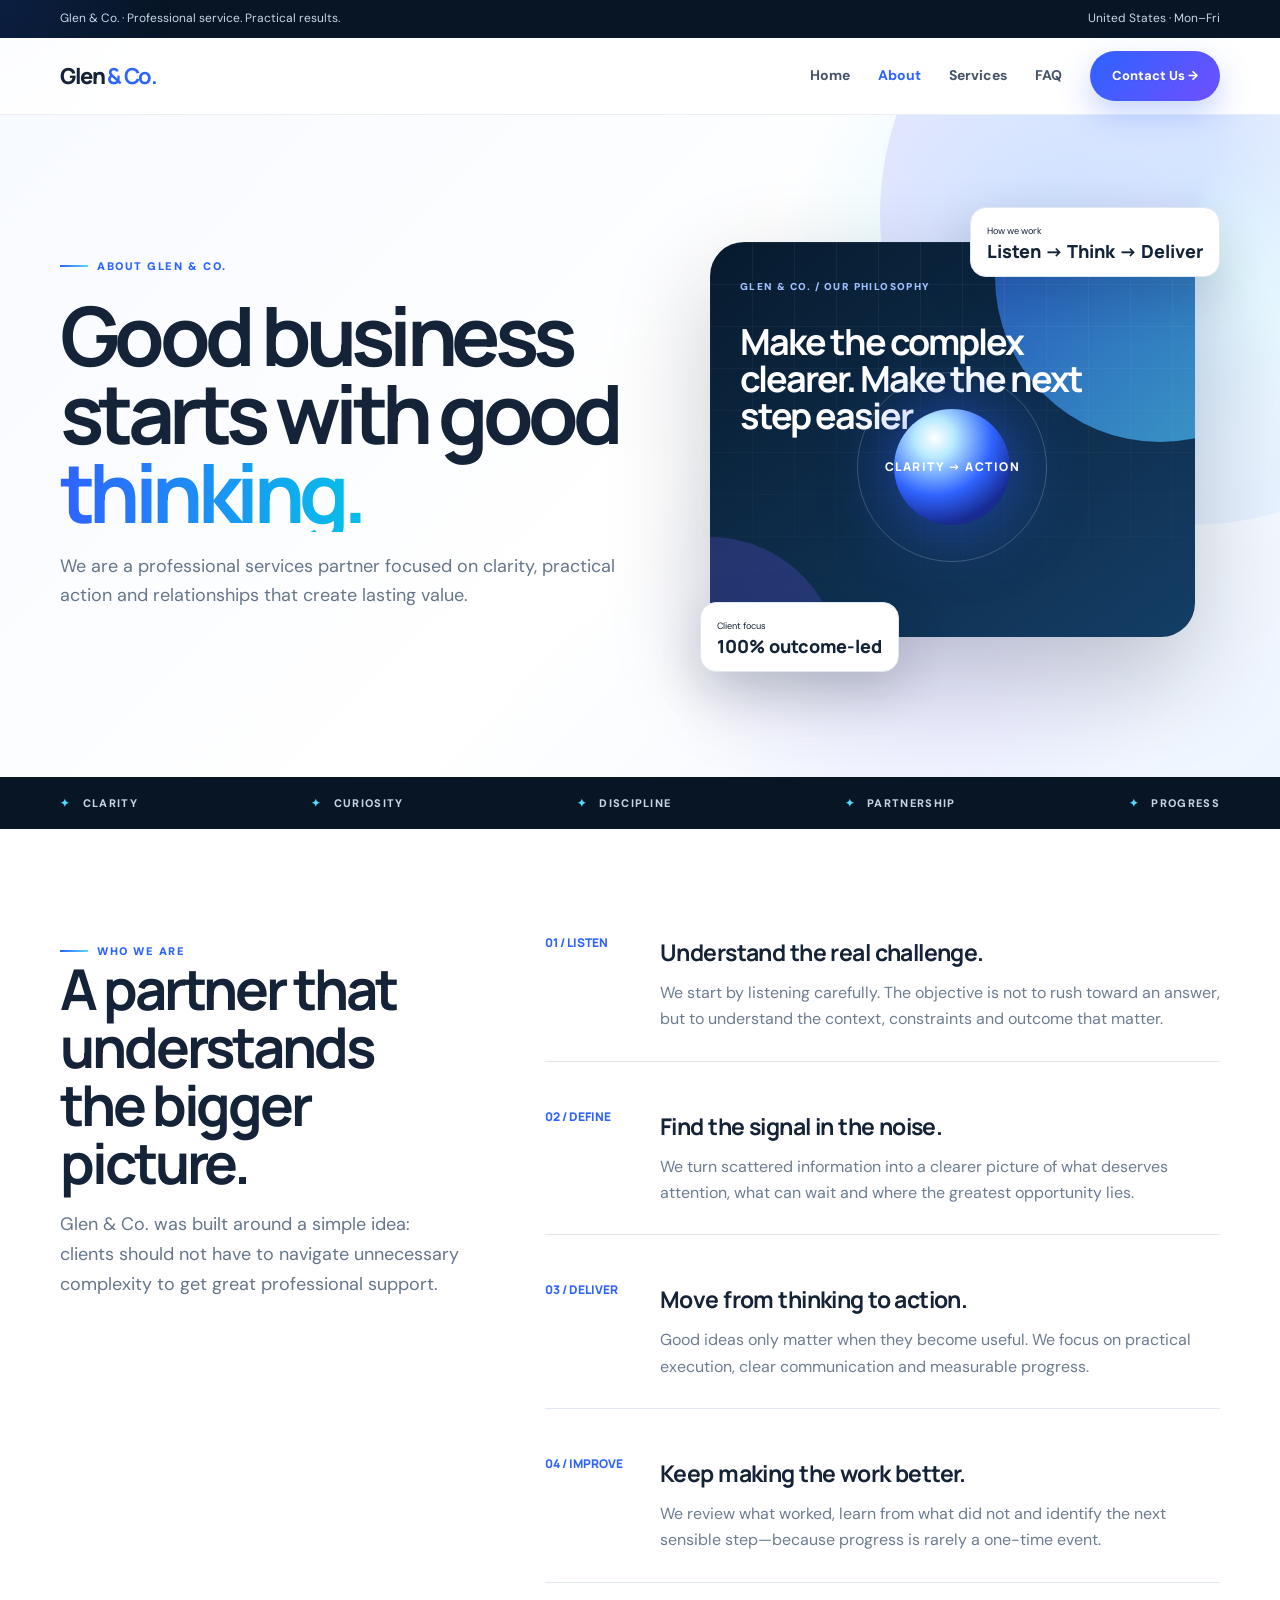
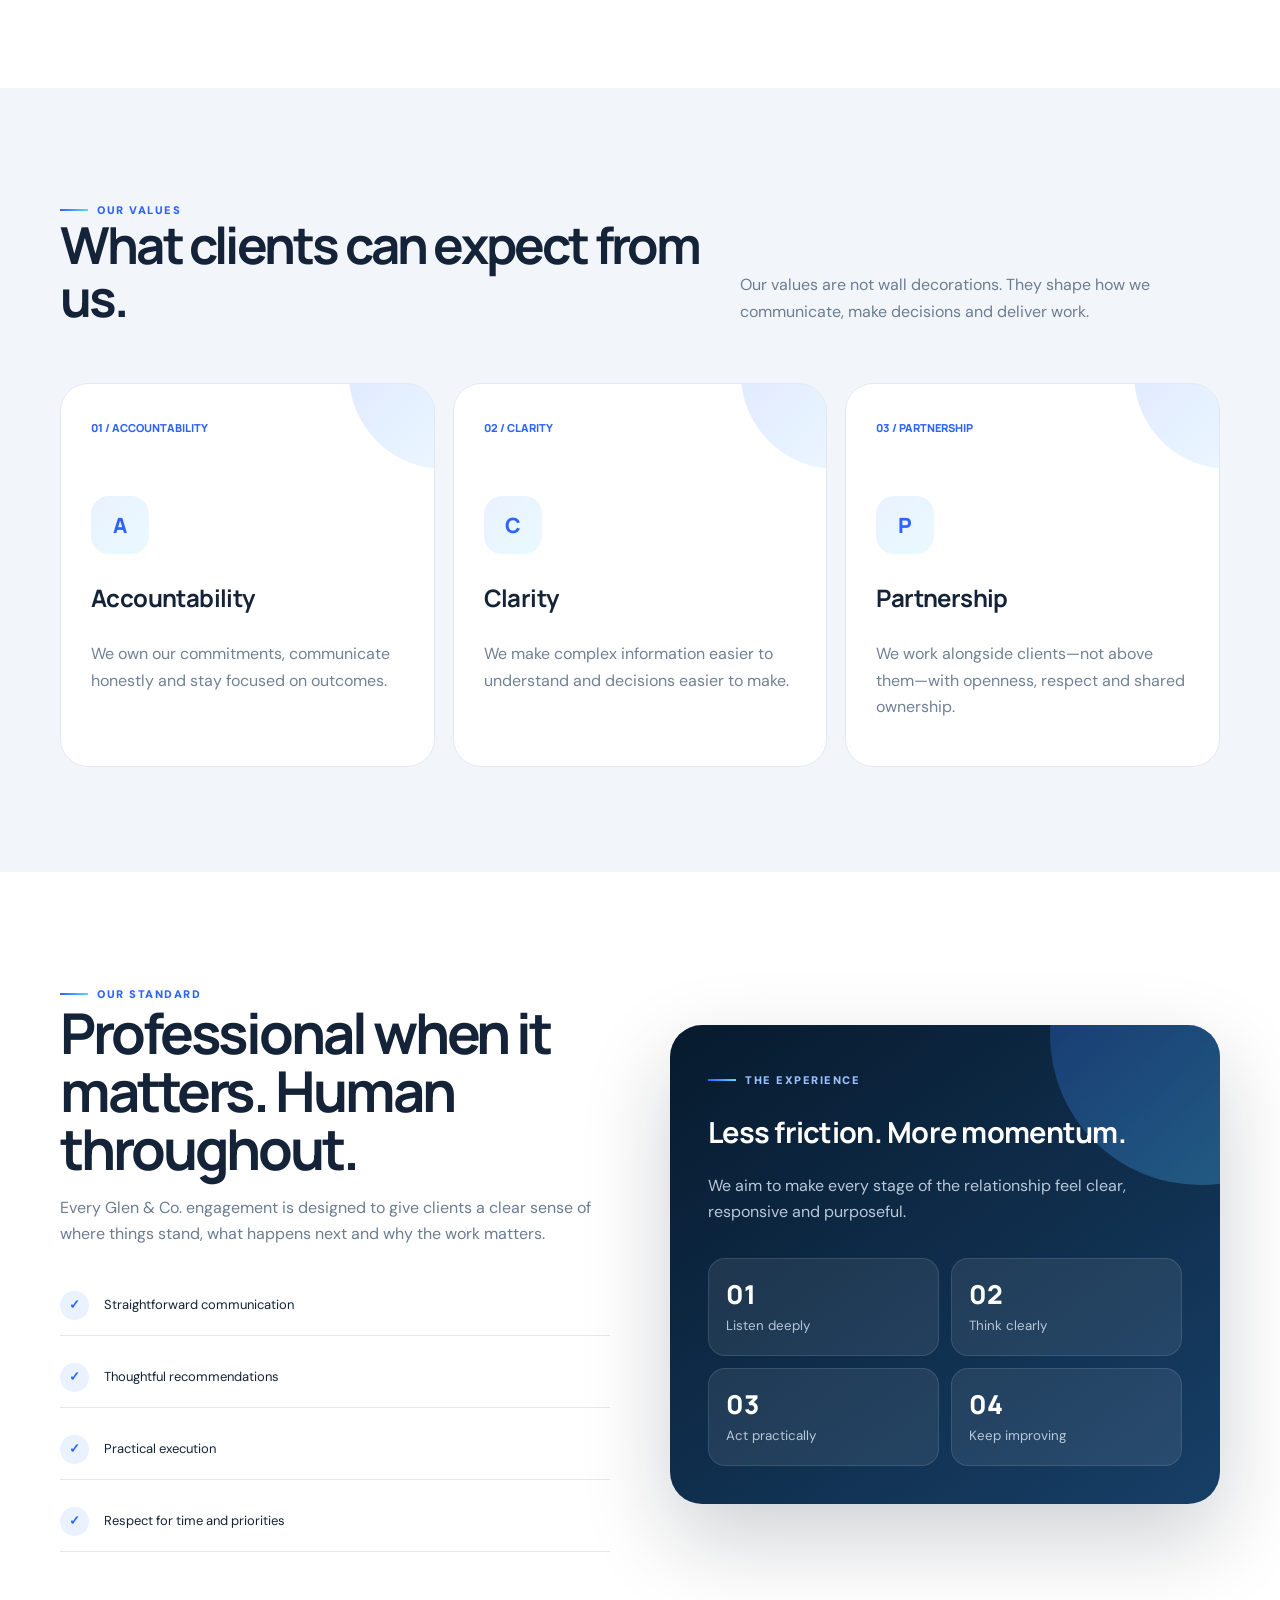
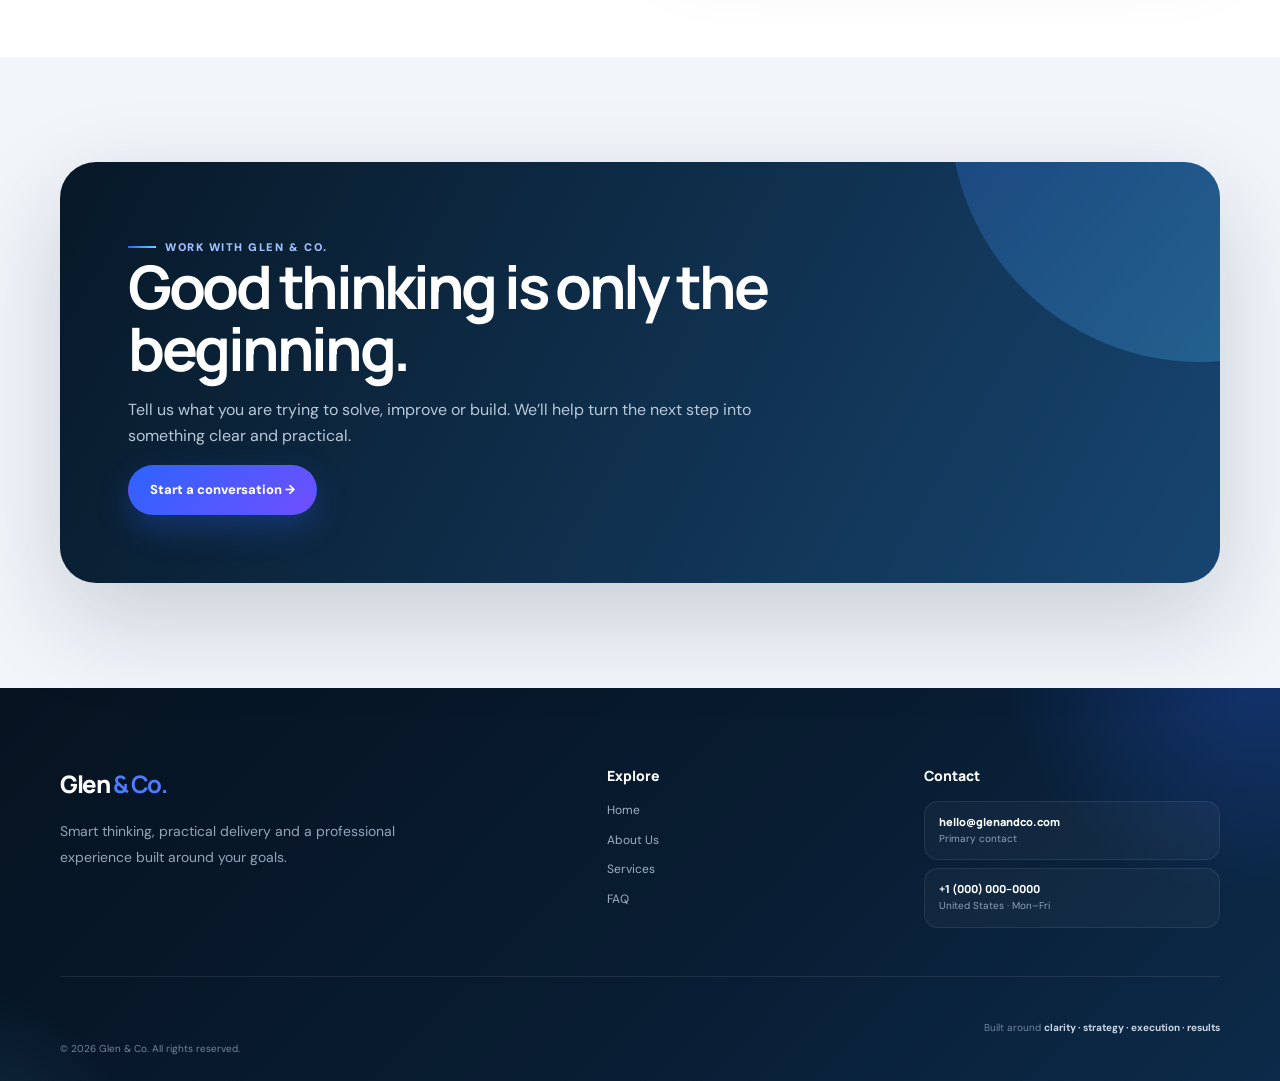
==== commit fc1e1c2d: "Add files via upload" ====
--- a/about.html
+++ b/about.html
@@ -52,4 +52,4 @@
 <div class="container"><div class="cta-panel reveal"><span class="eyebrow" style="color:#9fc0ff">Work with Glen & Co.</span><h2>Good thinking is only the beginning.</h2><p>Tell us what you are trying to solve, improve or build. We’ll help turn the next step into something clear and practical.</p><a class="btn btn-primary" href="contact.html">Start a conversation →</a></div></div>
 </section>
 </main>
-<footer class="footer"><div class="container"><div class="footer-grid"><div><a class="logo" href="index.html" style="color:#fff">Glen <b>& Co.</b></a><p>Smart thinking, practical delivery and a professional experience built around your goals.</p></div><div><h4>Explore</h4><a href="about.html">About Us</a><a href="services.html">Services</a><a href="faq.html">FAQ</a><a href="contact.html">Contact Us</a></div><div><h4>Contact</h4><a href="mailto:hello@glenandco.com">hello@glenandco.com</a><a href="tel:+10000000000">+1 (000) 000-0000</a><span>United States</span></div></div><div class="copyright">© <span data-year></span> Glen & Co. All rights reserved.</div></div></footer><button class="top-btn" aria-label="Back to top">↑</button><div class="toast">Thanks! Your message is ready to send.</div><script src="assets/script.js"></script></body></html>+<footer class="footer"><div class="container"><div class="footer-grid"><div><a class="logo" href="index.html">Glen <b>& Co.</b></a><p>Smart thinking, practical delivery and a professional experience built around your goals.</p></div><div><h4>Explore</h4><a href="index.html">Home</a><a href="about.html">About Us</a><a href="services.html">Services</a><a href="faq.html">FAQ</a></div><div><h4>Contact</h4><div class="footer-contact-card"><div><strong>hello@glenandco.com</strong><small>Primary contact</small></div></div><div class="footer-contact-card"><div><strong>+1 (000) 000–0000</strong><small>United States · Mon–Fri</small></div></div></div></div><div class="footer-bottom"><div class="copyright">© <span data-year></span> Glen & Co. All rights reserved.</div><div class="footer-signature">Built around <b>clarity · strategy · execution · results</b></div></div></div></footer><button class="top-btn" aria-label="Back to top">↑</button><div class="toast">Thanks! Your message is ready to send.</div><script src="assets/script.js"></script></body></html>
--- a/assets/style.css
+++ b/assets/style.css
@@ -87,3 +87,181 @@
 @keyframes aboutSpin{to{transform:rotate(360deg)}}
 @media(max-width:850px){.about-v2 .about-hero{padding:65px 0 75px}.about-v2 .hero-story,.about-v2 .story-layout,.about-v2 .standards-grid{grid-template-columns:1fr;gap:40px}.about-v2 .story-board{height:470px}.about-v2 .values-head{display:block}.about-v2 .values-head p{margin-top:14px}.about-v2 .values-grid{grid-template-columns:1fr 1fr}.about-v2 .story-layout .sticky-title{position:static}.about-v2 .story-block{grid-template-columns:70px 1fr}.about-v2 .story-section,.about-v2 .values-section,.about-v2 .standards,.about-v2 .about-cta{padding:75px 0}}
 @media(max-width:520px){.about-v2 .hero-story h1{font-size:48px}.about-v2 .story-board{height:440px}.about-v2 .story-core{inset:25px 0}.about-v2 .story-tag.one{right:-4px}.about-v2 .story-tag.two{left:-4px}.about-v2 .values-grid{grid-template-columns:1fr}.about-v2 .cta-panel{padding:40px 25px}.about-v2 .mini-metrics{grid-template-columns:1fr}}
+
+
+/* ================= SERVICES PAGE V2 — INTERACTIVE SERVICE STUDIO ================= */
+.services-v2{--svb:#2f63ff;--svc:#55dcff;--svv:#7a5cff}
+.services-v2 .services-hero{padding:92px 0 100px;background:radial-gradient(circle at 80% 18%,rgba(85,220,255,.22),transparent 23%),radial-gradient(circle at 68% 70%,rgba(122,92,255,.12),transparent 28%),linear-gradient(135deg,#f6faff,#fff 56%,#eef5ff);position:relative;overflow:hidden}
+.services-v2 .services-hero:before{content:"";position:absolute;width:560px;height:560px;right:-200px;top:-190px;border-radius:50%;background:conic-gradient(from 10deg,rgba(47,99,255,.13),rgba(85,220,255,.09),rgba(122,92,255,.13),rgba(47,99,255,.13));animation:servicesSpin 20s linear infinite}
+.services-v2 .hero-layout{display:grid;grid-template-columns:1fr .78fr;gap:65px;align-items:center;position:relative;z-index:2}.services-v2 .hero-layout h1{font-size:clamp(52px,6.2vw,80px);margin:20px 0}.services-v2 .hero-layout h1 span{display:block;background:linear-gradient(90deg,#2f63ff,#08bde9,#765cff);-webkit-background-clip:text;background-clip:text;color:transparent}.services-v2 .hero-layout .lead{max-width:650px}
+.services-v2 .hero-orb{height:390px;position:relative}.services-v2 .hero-disc{position:absolute;width:300px;height:300px;left:50%;top:50%;transform:translate(-50%,-50%);border-radius:50%;background:radial-gradient(circle at 32% 25%,#fff,#bceeff 16%,#2f63ff 47%,#182d9c 75%);box-shadow:0 0 0 24px rgba(85,220,255,.06),0 0 90px rgba(47,99,255,.4);display:grid;place-items:center;text-align:center;animation:servicesPulse 5s ease-in-out infinite}.services-v2 .hero-disc strong{font:800 28px Manrope;color:#fff;display:block}.services-v2 .hero-disc small{font-size:10px;letter-spacing:.13em;text-transform:uppercase;color:#e5f7ff}.services-v2 .hero-ring{position:absolute;left:50%;top:50%;width:370px;height:370px;border:1px solid rgba(47,99,255,.2);border-radius:50%;transform:translate(-50%,-50%) rotate(20deg);animation:servicesOrbit 16s linear infinite}.services-v2 .hero-ring.two{width:450px;height:450px;transform:translate(-50%,-50%) rotate(-30deg);animation-duration:24s}.services-v2 .hero-dot{position:absolute;width:13px;height:13px;border-radius:50%;background:#55dcff;box-shadow:0 0 0 7px rgba(85,220,255,.13)}.services-v2 .hero-ring .hero-dot:first-child{left:-6px;top:50%}.services-v2 .hero-ring .hero-dot:last-child{right:-6px;top:50%}.services-v2 .hero-ring.two .hero-dot:first-child{left:50%;top:-6px}.services-v2 .hero-ring.two .hero-dot:last-child{left:50%;bottom:-6px}
+.services-v2 .service-studio{padding:105px 0}.services-v2 .studio-head{display:flex;justify-content:space-between;align-items:end;gap:35px;margin-bottom:38px}.services-v2 .studio-head p{max-width:510px;color:#6b7c90;margin:0}.services-v2 .studio{display:grid;grid-template-columns:.72fr 1.28fr;gap:18px}.services-v2 .service-menu{border:1px solid #e1e8f1;border-radius:28px;padding:10px;background:#f7f9fc;height:max-content}.services-v2 .service-tab{width:100%;border:0;background:transparent;text-align:left;padding:20px 18px;border-radius:19px;display:grid;grid-template-columns:45px 1fr auto;gap:14px;align-items:center;cursor:pointer;color:#24344a;transition:.2s}.services-v2 .service-tab:hover{background:#fff}.services-v2 .service-tab.active{background:#fff;box-shadow:0 13px 35px rgba(7,21,37,.08);color:#2f63ff}.services-v2 .tab-num{font:800 11px Manrope;color:#2f63ff}.services-v2 .tab-name{font:800 14px Manrope}.services-v2 .tab-arrow{font-size:18px;opacity:.45}.services-v2 .service-tab.active .tab-arrow{opacity:1;transform:translateX(3px)}
+.services-v2 .service-detail{min-height:555px;border-radius:32px;background:linear-gradient(145deg,#071a2d,#17466f);color:#fff;padding:42px;position:relative;overflow:hidden;box-shadow:0 35px 90px rgba(7,21,37,.18)}.services-v2 .service-detail:before{content:"";position:absolute;width:420px;height:420px;right:-190px;top:-210px;border-radius:50%;background:linear-gradient(135deg,#2f63ff,#55dcff);opacity:.25}.services-v2 .service-detail:after{content:"";position:absolute;width:240px;height:240px;left:-130px;bottom:-170px;border-radius:50%;background:#765cff;opacity:.22}.services-v2 .detail-inner{position:relative;z-index:2}.services-v2 .detail-top{display:flex;justify-content:space-between;align-items:center}.services-v2 .detail-number{font:800 12px Manrope;color:#9fc1ff;letter-spacing:.1em}.services-v2 .detail-badge{font-size:10px;padding:7px 10px;border:1px solid rgba(255,255,255,.13);border-radius:999px;background:rgba(255,255,255,.07)}.services-v2 .detail-badge i{display:inline-block;width:6px;height:6px;border-radius:50%;background:#3be18e;margin-right:6px}.services-v2 .service-detail h2{font-size:42px;color:#fff;max-width:650px;margin:25px 0 12px}.services-v2 .service-detail .detail-lead{color:#b9c8d9;max-width:650px;font-size:16px}.services-v2 .detail-columns{display:grid;grid-template-columns:1fr 1fr;gap:28px;margin-top:40px}.services-v2 .detail-box{padding:20px;border-radius:19px;background:rgba(255,255,255,.075);border:1px solid rgba(255,255,255,.10)}.services-v2 .detail-box h4{font-size:12px;text-transform:uppercase;letter-spacing:.11em;color:#a9c6ff;margin:0 0 11px}.services-v2 .detail-box p{font-size:13px;color:#d1dbe7;margin:0}.services-v2 .outcome-list{display:grid;gap:9px;margin:0;padding:0;list-style:none}.services-v2 .outcome-list li{font-size:13px;color:#d1dbe7}.services-v2 .outcome-list li:before{content:"✓";color:#55dcff;font-weight:900;margin-right:8px}
+.services-v2 .engagement{padding:105px 0;background:#f2f6fb}.services-v2 .engagement-grid{display:grid;grid-template-columns:1fr 1fr;gap:18px}.services-v2 .engagement-card{padding:35px;border-radius:28px;background:#fff;border:1px solid #e1e8f1;min-height:260px;transition:.25s}.services-v2 .engagement-card:hover{transform:translateY(-8px);box-shadow:0 28px 70px rgba(7,21,37,.10)}.services-v2 .engagement-card .big{font:800 42px Manrope;color:#dce8ff}.services-v2 .engagement-card h3{font-size:24px}.services-v2 .engagement-card p{color:#718196;max-width:470px}.services-v2 .services-cta{padding:105px 0}.services-v2 .cta-box-sv{border-radius:36px;padding:68px;background:linear-gradient(120deg,#071827,#174570);color:#fff;position:relative;overflow:hidden;box-shadow:0 35px 100px rgba(7,21,37,.18)}.services-v2 .cta-box-sv:before{content:"";position:absolute;width:520px;height:520px;border-radius:50%;right:-250px;top:-300px;background:linear-gradient(135deg,#2f63ff,#55dcff);opacity:.24}.services-v2 .cta-box-sv>*{position:relative;z-index:2}.services-v2 .cta-box-sv h2{color:#fff;font-size:clamp(38px,5vw,60px);max-width:720px}.services-v2 .cta-box-sv p{color:#b9c8d9;max-width:650px}
+@keyframes servicesSpin{to{transform:rotate(360deg)}}@keyframes servicesOrbit{to{transform:translate(-50%,-50%) rotate(380deg)}}@keyframes servicesPulse{50%{transform:translate(-50%,-50%) scale(1.035);box-shadow:0 0 0 30px rgba(85,220,255,.04),0 0 115px rgba(47,99,255,.52)}}
+@media(max-width:850px){.services-v2 .services-hero{padding:65px 0 75px}.services-v2 .hero-layout,.services-v2 .studio,.services-v2 .engagement-grid{grid-template-columns:1fr;gap:35px}.services-v2 .hero-orb{height:400px}.services-v2 .studio-head{display:block}.services-v2 .studio-head p{margin-top:14px}.services-v2 .service-detail{min-height:auto}.services-v2 .services-cta,.services-v2 .service-studio,.services-v2 .engagement{padding:75px 0}}
+@media(max-width:520px){.services-v2 .hero-layout h1{font-size:48px}.services-v2 .hero-orb{height:360px}.services-v2 .hero-disc{width:220px;height:220px}.services-v2 .hero-ring{width:280px;height:280px}.services-v2 .hero-ring.two{width:350px;height:350px}.services-v2 .service-detail{padding:30px 24px}.services-v2 .detail-columns{grid-template-columns:1fr}.services-v2 .cta-box-sv{padding:40px 25px}}
+
+/* ================= SERVICES SERVICE STUDIO V3 — MOTION + VISUAL IDENTITY ================= */
+.services-v2 .service-detail{transition:box-shadow .35s ease,transform .35s ease;background:linear-gradient(145deg,#071a2d,#17466f)}
+.services-v2 .service-detail.is-switching{transform:translateY(4px);box-shadow:0 18px 55px rgba(7,21,37,.13)}
+.services-v2 .detail-inner{animation:detailEnter .45s cubic-bezier(.2,.8,.2,1)}
+.services-v2 .detail-inner.detail-exit{animation:detailExit .18s ease forwards}
+@keyframes detailEnter{from{opacity:0;transform:translateY(12px) scale(.985)}to{opacity:1;transform:none}}
+@keyframes detailExit{to{opacity:0;transform:translateY(-7px) scale(.99)}}
+
+.services-v2 .service-visual{position:absolute;right:28px;bottom:26px;width:210px;height:160px;z-index:1;opacity:.95;pointer-events:none}
+.services-v2 .service-visual .sv-line{position:absolute;background:rgba(150,218,255,.42);height:1px;transform-origin:left center}
+.services-v2 .service-visual .sv-dot{position:absolute;width:9px;height:9px;border-radius:50%;background:#55dcff;box-shadow:0 0 0 6px rgba(85,220,255,.08),0 0 22px rgba(85,220,255,.7)}
+.services-v2 .service-visual .sv-node{position:absolute;width:36px;height:36px;border-radius:12px;border:1px solid rgba(170,220,255,.28);background:rgba(255,255,255,.06);display:grid;place-items:center;color:#9fdcff;font:800 9px Manrope;box-shadow:0 12px 30px rgba(0,0,0,.12)}
+.services-v2 .service-visual .sv-orbit{position:absolute;left:50%;top:50%;width:120px;height:120px;border:1px solid rgba(120,190,255,.25);border-radius:50%;transform:translate(-50%,-50%);animation:visualOrbit 10s linear infinite}
+.services-v2 .service-visual .sv-orbit:after{content:"";position:absolute;width:7px;height:7px;border-radius:50%;background:#55dcff;left:-4px;top:50%;box-shadow:0 0 20px #55dcff}
+.services-v2 .service-visual.consulting .sv-node:nth-child(1){left:15px;top:22px}.services-v2 .service-visual.consulting .sv-node:nth-child(2){right:12px;top:45px}.services-v2 .service-visual.consulting .sv-node:nth-child(3){left:78px;bottom:10px}
+.services-v2 .service-visual.consulting .sv-line:nth-child(4){left:48px;top:40px;width:110px;transform:rotate(9deg)}.services-v2 .service-visual.consulting .sv-line:nth-child(5){left:96px;top:57px;width:72px;transform:rotate(53deg)}
+.services-v2 .service-visual.timeline .sv-line{left:24px;top:79px;width:165px}.services-v2 .service-visual.timeline .sv-dot:nth-child(2){left:20px;top:75px}.services-v2 .service-visual.timeline .sv-dot:nth-child(3){left:77px;top:75px}.services-v2 .service-visual.timeline .sv-dot:nth-child(4){left:134px;top:75px}.services-v2 .service-visual.timeline .sv-dot:nth-child(5){left:184px;top:75px}
+.services-v2 .service-visual.workflow .sv-node:nth-child(1){left:8px;top:58px}.services-v2 .service-visual.workflow .sv-node:nth-child(2){left:88px;top:18px}.services-v2 .service-visual.workflow .sv-node:nth-child(3){right:5px;top:58px}.services-v2 .service-visual.workflow .sv-line:nth-child(4){left:42px;top:65px;width:70px;transform:rotate(-28deg)}.services-v2 .service-visual.workflow .sv-line:nth-child(5){left:123px;top:48px;width:65px;transform:rotate(28deg)}
+.services-v2 .service-visual.grid-visual{background-image:linear-gradient(rgba(150,220,255,.12) 1px,transparent 1px),linear-gradient(90deg,rgba(150,220,255,.12) 1px,transparent 1px);background-size:28px 28px;border:1px solid rgba(150,220,255,.12);border-radius:18px;mask-image:linear-gradient(to right,transparent,black 15%,black 85%,transparent)}
+.services-v2 .service-visual.radar{border-radius:50%;border:1px solid rgba(150,220,255,.2);width:165px;height:165px;right:42px;bottom:28px;background:radial-gradient(circle,rgba(85,220,255,.10),transparent 63%),conic-gradient(from 210deg,transparent 0 48%,rgba(85,220,255,.18) 49%,transparent 50% 100%)}.services-v2 .service-visual.radar:before,.services-v2 .service-visual.radar:after{content:"";position:absolute;border:1px solid rgba(150,220,255,.16);border-radius:50%;inset:27px}.services-v2 .service-visual.radar:after{inset:55px}.services-v2 .service-visual.radar .sv-dot{left:103px;top:48px}
+.services-v2 .service-visual.compass .sv-orbit{width:145px;height:145px}.services-v2 .service-visual.compass .sv-node{left:87px;top:62px;width:38px;height:38px;border-radius:50%;font-size:12px}.services-v2 .service-visual.compass .sv-line:nth-child(3){left:105px;top:80px;width:60px;transform:rotate(-35deg)}
+.services-v2 .service-tab{position:relative;overflow:hidden}.services-v2 .service-tab:after{content:"";position:absolute;left:0;top:0;bottom:0;width:3px;background:linear-gradient(#2f63ff,#55dcff);transform:scaleY(0);transform-origin:center;transition:transform .25s ease}.services-v2 .service-tab.active:after{transform:scaleY(1)}.services-v2 .service-tab.active .tab-num{transform:translateX(3px);text-shadow:0 0 18px rgba(47,99,255,.35)}.services-v2 .service-tab .tab-num,.services-v2 .service-tab .tab-arrow{transition:.25s}.services-v2 .service-tab:hover{transform:translateX(3px)}
+.services-v2 .detail-number{transition:opacity .2s}.services-v2 .detail-badge{transition:.25s}.services-v2 .service-detail:hover .detail-badge{border-color:rgba(85,220,255,.32);box-shadow:0 0 24px rgba(85,220,255,.08)}
+.services-v2 .mobile-service-nav{display:none}
+@keyframes visualOrbit{to{transform:translate(-50%,-50%) rotate(360deg)}}
+@media(max-width:700px){
+ .services-v2 .service-menu{display:none}
+ .services-v2 .mobile-service-nav{display:flex;gap:8px;overflow-x:auto;scroll-snap-type:x mandatory;padding:4px 2px 14px;margin-bottom:8px;-webkit-overflow-scrolling:touch;scrollbar-width:none}
+ .services-v2 .mobile-service-nav::-webkit-scrollbar{display:none}
+ .services-v2 .mobile-service-chip{flex:0 0 auto;scroll-snap-align:start;border:1px solid #dce5f0;background:#fff;color:#314157;border-radius:999px;padding:11px 14px;font:800 11px Manrope;cursor:pointer;white-space:nowrap;transition:.2s}
+ .services-v2 .mobile-service-chip.active{background:#edf3ff;color:#2f63ff;border-color:#cbdcff;box-shadow:0 8px 22px rgba(47,99,255,.12)}
+ .services-v2 .service-detail{padding-bottom:225px}
+ .services-v2 .service-visual{right:50%;transform:translateX(50%);bottom:18px;opacity:.82}
+}
+@media(max-width:420px){.services-v2 .service-visual{transform:translateX(50%) scale(.86);transform-origin:center bottom}.services-v2 .service-detail{padding-bottom:205px}}
+
+
+/* SERVICES V3.1 — critical live-page fixes */
+.services-v2 .mobile-service-nav{display:none !important}
+.services-v2 .service-detail{position:relative;overflow:hidden}
+.services-v2 .service-detail .service-visual{position:absolute;right:28px;bottom:26px;width:210px;height:160px;z-index:1;opacity:.92;pointer-events:none}
+.services-v2 .service-detail .service-visual .sv-node{position:absolute;width:36px;height:36px;border-radius:12px;border:1px solid rgba(170,220,255,.28);background:rgba(255,255,255,.06);display:grid;place-items:center;color:#9fdcff;font:800 9px Manrope;box-shadow:0 12px 30px rgba(0,0,0,.12)}
+.services-v2 .service-detail .service-visual .sv-line{position:absolute;background:rgba(150,218,255,.42);height:1px;transform-origin:left center}
+.services-v2 .service-detail .service-visual .sv-dot{position:absolute;width:9px;height:9px;border-radius:50%;background:#55dcff;box-shadow:0 0 0 6px rgba(85,220,255,.08),0 0 22px rgba(85,220,255,.7)}
+.services-v2 .service-detail .service-visual.consulting .sv-node:nth-child(1){left:15px;top:22px}
+.services-v2 .service-detail .service-visual.consulting .sv-node:nth-child(2){right:12px;top:45px}
+.services-v2 .service-detail .service-visual.consulting .sv-node:nth-child(3){left:78px;bottom:10px}
+.services-v2 .service-detail .service-visual.consulting .sv-line:nth-child(4){left:48px;top:40px;width:110px;transform:rotate(9deg)}
+.services-v2 .service-detail .service-visual.consulting .sv-line:nth-child(5){left:96px;top:57px;width:72px;transform:rotate(53deg)}
+@media(max-width:700px){
+ .services-v2 .mobile-service-nav{display:flex !important;gap:8px;overflow-x:auto;scroll-snap-type:x mandatory;padding:4px 2px 14px;margin-bottom:8px;-webkit-overflow-scrolling:touch;scrollbar-width:none}
+ .services-v2 .mobile-service-nav::-webkit-scrollbar{display:none}
+ .services-v2 .service-menu{display:none}
+ .services-v2 .service-detail .service-visual{right:50%;bottom:18px;transform:translateX(50%);opacity:.82}
+}
+
+
+/* SERVICES V3.2 — REPOSITION SERVICE VISUAL */
+.services-v2 .service-visual{
+  right:36px;
+  top:34px;
+  bottom:auto;
+  width:215px;
+  height:165px;
+  opacity:.88;
+  transform:scale(.96);
+  transform-origin:top right;
+}
+.services-v2 .service-detail .detail-inner{
+  padding-right:185px;
+}
+.services-v2 .service-detail .detail-top,
+.services-v2 .service-detail h2,
+.services-v2 .service-detail .detail-lead{
+  position:relative;
+  z-index:3;
+}
+.services-v2 .service-detail .detail-columns,
+.services-v2 .service-detail .actions{
+  position:relative;
+  z-index:3;
+}
+.services-v2 .service-visual .sv-node{
+  background:rgba(255,255,255,.075);
+  border-color:rgba(170,220,255,.32);
+  box-shadow:0 0 22px rgba(85,220,255,.10);
+}
+.services-v2 .service-visual .sv-dot{
+  box-shadow:0 0 0 6px rgba(85,220,255,.08),0 0 25px rgba(85,220,255,.65);
+}
+.services-v2 .service-visual .sv-line{
+  background:rgba(150,218,255,.48);
+}
+@media(max-width:900px){
+  .services-v2 .service-visual{
+    right:22px;
+    top:28px;
+    width:190px;
+    height:145px;
+    transform:scale(.88);
+  }
+  .services-v2 .service-detail .detail-inner{
+    padding-right:0;
+  }
+}
+@media(max-width:700px){
+  .services-v2 .service-visual{
+    right:50%;
+    top:auto;
+    bottom:18px;
+    width:210px;
+    height:160px;
+    transform:translateX(50%) scale(.88);
+  }
+}
+
+/* ================= FAQ V2 — QUESTIONS BEFORE WE START ================= */
+.faq-v2{--faq-blue:#2d63ff;--faq-cyan:#59d8ff;--faq-violet:#765cff}.faq-v2 .faq-hero{position:relative;overflow:hidden;padding:96px 0 90px;background:radial-gradient(circle at 82% 28%,rgba(89,216,255,.18),transparent 23%),radial-gradient(circle at 72% 75%,rgba(118,92,255,.13),transparent 25%),linear-gradient(135deg,#f6faff,#fff 54%,#eef5ff)}.faq-v2 .faq-hero:before{content:"";position:absolute;width:650px;height:650px;right:-240px;top:-260px;border-radius:50%;background:conic-gradient(from 30deg,rgba(45,99,255,.14),rgba(89,216,255,.07),rgba(118,92,255,.13),rgba(45,99,255,.14));animation:faqSpin 22s linear infinite}.faq-v2 .faq-hero:after{content:"";position:absolute;width:260px;height:260px;left:-120px;bottom:-190px;border-radius:50%;background:rgba(255,122,102,.08);filter:blur(25px)}.faq-v2 .faq-hero-grid{display:grid;grid-template-columns:1.15fr .85fr;gap:50px;align-items:center}.faq-v2 .faq-hero-copy{position:relative;z-index:2}.faq-v2 .faq-hero-copy h1{font-size:clamp(56px,6.4vw,84px);margin:22px 0}.faq-v2 .faq-hero-copy h1 span{background:linear-gradient(90deg,#245df5,#00b9ed 60%,#7355ff);-webkit-background-clip:text;background-clip:text;color:transparent}.faq-v2 .faq-hero-copy>p{font-size:18px;color:#65768b;max-width:700px}.faq-v2 .faq-stats{display:flex;gap:10px;margin-top:36px;flex-wrap:wrap}.faq-v2 .faq-stats div{min-width:145px;padding:15px 17px;border:1px solid rgba(210,221,235,.9);border-radius:17px;background:rgba(255,255,255,.62);box-shadow:0 12px 35px rgba(7,21,37,.05);backdrop-filter:blur(10px)}.faq-v2 .faq-stats strong{display:block;font:800 20px Manrope;color:#142337}.faq-v2 .faq-stats span{display:block;color:#718197;font-size:11px;margin-top:2px}.faq-v2 .faq-hero-visual{height:390px;position:relative;z-index:2}.faq-v2 .faq-answer-core{position:absolute;left:50%;top:50%;width:205px;height:205px;transform:translate(-50%,-50%);border-radius:50%;display:flex;flex-direction:column;align-items:center;justify-content:center;text-align:center;background:radial-gradient(circle at 30% 23%,#fff,#bdeeff 17%,#2d63ff 52%,#172d99 82%);box-shadow:0 0 0 20px rgba(89,216,255,.05),0 0 85px rgba(45,99,255,.35);animation:faqPulse 5s ease-in-out infinite}.faq-v2 .faq-answer-core small{font:800 8px Manrope;letter-spacing:.15em;color:#dceeff}.faq-v2 .faq-answer-core strong{font:800 22px Manrope;line-height:1.05;color:#fff;margin:12px 0}.faq-v2 .faq-answer-core span{font:800 8px Manrope;letter-spacing:.14em;color:#d8ecff}.faq-v2 .faq-orbit{position:absolute;left:50%;top:50%;border:1px solid rgba(45,99,255,.18);border-radius:50%;transform:translate(-50%,-50%);animation:faqOrbit 18s linear infinite}.faq-v2 .orbit-a{width:290px;height:290px}.faq-v2 .orbit-b{width:365px;height:365px;animation-duration:27s;animation-direction:reverse}.faq-v2 .faq-orbit i{position:absolute;width:10px;height:10px;border-radius:50%;background:#59d8ff;box-shadow:0 0 0 6px rgba(89,216,255,.08),0 0 24px rgba(89,216,255,.55)}.faq-v2 .faq-orbit i:first-child{left:-5px;top:50%}.faq-v2 .faq-orbit i:last-child{right:-5px;top:50%}.faq-v2 .orbit-b i:first-child{top:-5px;left:50%}.faq-v2 .orbit-b i:last-child{bottom:-5px;left:50%}.faq-v2 .faq-float{position:absolute;background:#fff;border:1px solid #e0e8f2;border-radius:17px;padding:12px 15px;box-shadow:0 20px 50px rgba(7,21,37,.12);z-index:4;min-width:115px}.faq-v2 .faq-float b{display:block;font:800 18px Manrope;color:#2d63ff}.faq-v2 .faq-float span{font-size:10px;color:#6d7c90}.faq-v2 .float-one{right:3px;top:32px}.faq-v2 .float-two{left:4px;bottom:34px}
+.faq-v2 .faq-main{padding:105px 0 100px;background:#fff}.faq-v2 .faq-layout{display:grid;grid-template-columns:.72fr 1.28fr;gap:70px;align-items:start}.faq-v2 .faq-sidebar{position:sticky;top:120px}.faq-v2 .faq-sidebar h2{font-size:38px;margin-top:17px}.faq-v2 .faq-sidebar>p{color:#718197;max-width:410px}.faq-v2 .faq-filters{display:grid;gap:8px;margin-top:30px}.faq-v2 .faq-filter{border:1px solid #e0e7f0;background:#fff;color:#526277;text-align:left;padding:13px 15px;border-radius:14px;font:700 12px Manrope;cursor:pointer;transition:.22s}.faq-v2 .faq-filter:hover{transform:translateX(4px);border-color:#cbd9ed}.faq-v2 .faq-filter.active{color:#2d63ff;background:#eff4ff;border-color:#cfddff;box-shadow:0 10px 28px rgba(45,99,255,.10)}.faq-v2 .faq-side-note{display:flex;gap:12px;margin-top:30px;padding:17px;border-radius:18px;background:#f4f8fd;border:1px solid #e4ebf3}.faq-v2 .faq-side-note .status-dot{flex:0 0 auto;margin-top:5px}.faq-v2 .faq-side-note strong{font:800 12px Manrope}.faq-v2 .faq-side-note p{font-size:11px;color:#738197;margin:3px 0 0}.faq-v2 .faq-list{display:grid;gap:10px}.faq-v2 .faq-item{border:1px solid #dfe7f0;border-radius:22px;background:#fff;overflow:hidden;transition:transform .25s,box-shadow .25s,border-color .25s}.faq-v2 .faq-item:hover{transform:translateY(-3px);box-shadow:0 18px 45px rgba(7,21,37,.07);border-color:#d3deeb}.faq-v2 .faq-item.is-open{border-color:#c9d9f2;box-shadow:0 22px 55px rgba(7,21,37,.09)}.faq-v2 .faq-question{width:100%;border:0;background:transparent;padding:23px 24px;display:grid;grid-template-columns:48px 1fr 30px;gap:14px;align-items:center;text-align:left;cursor:pointer;color:#142337}.faq-v2 .faq-num{font:800 11px Manrope;color:#2d63ff;letter-spacing:.05em}.faq-v2 .faq-q{font:800 16px Manrope;line-height:1.3}.faq-v2 .faq-plus{width:27px;height:27px;border-radius:50%;display:grid;place-items:center;background:#eff4ff;color:#2d63ff;font-size:20px;line-height:1;transition:.25s}.faq-v2 .faq-item.is-open .faq-plus{transform:rotate(45deg);background:#2d63ff;color:#fff;box-shadow:0 8px 20px rgba(45,99,255,.25)}.faq-v2 .faq-answer{display:grid;grid-template-rows:0fr;transition:grid-template-rows .4s cubic-bezier(.2,.8,.2,1);padding:0 24px}.faq-v2 .faq-answer p{min-height:0;overflow:hidden;margin:0;color:#687990;font-size:14px}.faq-v2 .faq-item.is-open .faq-answer{grid-template-rows:1fr;padding-bottom:24px}.faq-v2 .faq-empty{display:none;padding:25px;border-radius:18px;background:#f5f8fc;color:#718197;text-align:center;font-size:13px}.faq-v2 .faq-item.is-filtered{display:none}.faq-v2 .faq-cta{padding:0 0 105px;background:#fff}.faq-v2 .faq-cta-box{border-radius:34px;padding:58px 64px;background:linear-gradient(120deg,#071827,#174570);color:#fff;display:flex;justify-content:space-between;align-items:center;gap:40px;position:relative;overflow:hidden;box-shadow:0 35px 100px rgba(7,21,37,.16)}.faq-v2 .faq-cta-box:before{content:"";position:absolute;width:460px;height:460px;right:-230px;top:-280px;border-radius:50%;background:linear-gradient(135deg,#2d63ff,#59d8ff);opacity:.22}.faq-v2 .faq-cta-box>div,.faq-v2 .faq-cta-box>a{position:relative;z-index:2}.faq-v2 .faq-cta-box .eyebrow{color:#a9c5ff}.faq-v2 .faq-cta-box h2{color:#fff;font-size:clamp(38px,4.5vw,58px);max-width:700px;margin-top:14px}.faq-v2 .faq-cta-box p{color:#b9c8d9;max-width:650px;margin:0}.faq-v2 .faq-cta-box .btn{flex:0 0 auto}
+@keyframes faqSpin{to{transform:rotate(360deg)}}@keyframes faqOrbit{to{transform:translate(-50%,-50%) rotate(360deg)}}@keyframes faqPulse{50%{transform:translate(-50%,-50%) scale(1.035);box-shadow:0 0 0 28px rgba(89,216,255,.04),0 0 110px rgba(45,99,255,.48)}}
+@media(max-width:850px){.faq-v2 .faq-hero{padding:70px 0 75px}.faq-v2 .faq-hero-grid,.faq-v2 .faq-layout{grid-template-columns:1fr;gap:45px}.faq-v2 .faq-hero-copy h1{font-size:55px}.faq-v2 .faq-hero-visual{height:350px}.faq-v2 .faq-sidebar{position:relative;top:auto}.faq-v2 .faq-filters{display:flex;overflow-x:auto;padding-bottom:5px;scrollbar-width:none}.faq-v2 .faq-filters::-webkit-scrollbar{display:none}.faq-v2 .faq-filter{flex:0 0 auto;white-space:nowrap}.faq-v2 .faq-side-note{display:none}.faq-v2 .faq-cta-box{padding:45px 35px;display:block}.faq-v2 .faq-cta-box .btn{margin-top:25px}}
+@media(max-width:520px){.faq-v2 .faq-hero-copy h1{font-size:47px}.faq-v2 .faq-stats{display:grid;grid-template-columns:1fr 1fr}.faq-v2 .faq-stats div:last-child{grid-column:1/-1}.faq-v2 .faq-hero-visual{height:300px;transform:scale(.82);transform-origin:center top;margin-bottom:-45px}.faq-v2 .faq-main{padding:75px 0}.faq-v2 .faq-question{grid-template-columns:36px 1fr 28px;padding:19px 17px;gap:9px}.faq-v2 .faq-q{font-size:14px}.faq-v2 .faq-answer{padding:0 17px}.faq-v2 .faq-item.is-open .faq-answer{padding-bottom:19px}.faq-v2 .faq-answer p{font-size:13px}.faq-v2 .faq-cta{padding-bottom:75px}.faq-v2 .faq-cta-box{padding:38px 24px;border-radius:26px}}
+
+
+/* GLOBAL NAV CTA FIX — WHITE TEXT ON ALL STATES */
+.navlinks a.btn-primary,
+.navlinks a.btn-primary:visited,
+.navlinks a.btn-primary:hover,
+.navlinks a.btn-primary:focus,
+.navlinks a.btn-primary:active{color:#fff !important;-webkit-text-fill-color:#fff !important;text-shadow:0 1px 2px rgba(7,21,37,.08)}
+.navlinks a.btn-primary:hover{background:linear-gradient(135deg,#2457f5,#6748f5);}
+
+/* PREMIUM FOOTER V2 */
+.footer{position:relative;overflow:hidden;background:linear-gradient(135deg,#061321 0%,#081c31 55%,#0c2a49 100%);color:#dbe6f2;padding:76px 0 24px}
+.footer:before{content:"";position:absolute;width:520px;height:520px;right:-230px;top:-300px;border-radius:50%;background:radial-gradient(circle,rgba(45,99,255,.28),transparent 68%);pointer-events:none}
+.footer:after{content:"";position:absolute;width:360px;height:360px;left:-220px;bottom:-260px;border-radius:50%;background:radial-gradient(circle,rgba(89,216,255,.12),transparent 68%);pointer-events:none}
+.footer .container{position:relative;z-index:2}
+.footer-grid{display:grid;grid-template-columns:1.45fr .75fr .9fr;gap:70px;padding-bottom:48px}
+.footer .logo{font-size:24px;color:#fff;display:inline-block;margin-bottom:16px}.footer .logo b{color:#4e7cff}
+.footer-grid>div:first-child p{max-width:390px;color:#91a5bb;font-size:14px;line-height:1.8;margin:0}
+.footer-grid h4{color:#fff;margin:2px 0 16px;font:800 14px Manrope}
+.footer-grid a,.footer-grid span{display:block;color:#9fb0c4;font-size:12px;margin:0 0 10px;transition:.2s}.footer-grid a:hover{color:#fff;transform:translateX(3px)}
+.footer-contact-card{display:flex;gap:10px;align-items:flex-start;padding:12px 14px;border:1px solid rgba(255,255,255,.08);background:rgba(255,255,255,.035);border-radius:14px;margin-top:8px}.footer-contact-card strong{display:block;color:#fff;font:800 11px Manrope}.footer-contact-card small{display:block;color:#8fa2b8;font-size:10px;margin-top:2px}
+.footer-bottom{display:flex;justify-content:space-between;align-items:center;gap:20px;border-top:1px solid rgba(255,255,255,.09);padding-top:22px}.copyright{border-top:0 !important;padding-top:0 !important;color:#72869d !important;font-size:10px !important}
+.footer-signature{font-size:10px;color:#72869d}.footer-signature b{color:#cbd8e7}
+
+/* CONTACT PAGE V2 */
+.contact-v2-page{background:#fff}
+.contact-v2 .contact-hero{padding:86px 0 84px;background:radial-gradient(circle at 74% 26%,rgba(89,216,255,.18),transparent 24%),radial-gradient(circle at 68% 70%,rgba(118,92,255,.13),transparent 28%),linear-gradient(135deg,#f7fbff,#fff 53%,#eef5ff);overflow:hidden;position:relative}
+.contact-v2 .contact-hero:after{content:"";position:absolute;width:470px;height:470px;right:-175px;top:-240px;border-radius:50%;background:rgba(89,216,255,.09)}
+.contact-v2 .contact-hero-grid{display:grid;grid-template-columns:1.15fr .85fr;align-items:center;gap:45px;position:relative;z-index:2}
+.contact-v2 .contact-hero h1{font-size:clamp(54px,6.2vw,82px);max-width:980px;margin:20px 0 22px}.contact-v2 .contact-hero h1 span{display:block;background:linear-gradient(90deg,#245df5,#08bce9,#7355ff);-webkit-background-clip:text;background-clip:text;color:transparent}
+.contact-v2 .contact-hero p{max-width:680px;font-size:18px;color:#687b92;line-height:1.7}
+.contact-v2 .hero-contact-orbit{height:300px;position:relative;display:grid;place-items:center}.contact-v2 .contact-core{width:170px;height:170px;border-radius:50%;background:radial-gradient(circle at 32% 22%,#fff,#b9efff 18%,#3164ff 50%,#182b96 80%);box-shadow:0 0 0 20px rgba(85,220,255,.05),0 28px 70px rgba(47,99,255,.25);display:flex;flex-direction:column;justify-content:center;align-items:center;text-align:center;color:#fff;position:relative;z-index:3;animation:contactPulse 5s ease-in-out infinite}.contact-v2 .contact-core small{font:800 8px Manrope;letter-spacing:.16em;opacity:.8}.contact-v2 .contact-core strong{font:800 23px/1.05 Manrope;margin:9px 0}.contact-v2 .contact-core em{font:800 8px Manrope;letter-spacing:.12em;color:#d8f7ff;font-style:normal}
+.contact-v2 .contact-ring{position:absolute;border:1px solid rgba(45,99,255,.18);border-radius:50%;left:50%;top:50%;transform:translate(-50%,-50%);animation:contactSpin 18s linear infinite}.contact-v2 .r1{width:250px;height:250px}.contact-v2 .r2{width:330px;height:330px;animation-direction:reverse;animation-duration:25s}.contact-v2 .contact-dot{position:absolute;width:8px;height:8px;border-radius:50%;background:#59d8ff;box-shadow:0 0 0 6px rgba(89,216,255,.08),0 0 20px rgba(89,216,255,.7);z-index:4}.contact-v2 .cd1{left:18%;top:30%}.contact-v2 .cd2{right:17%;top:23%}.contact-v2 .cd3{right:25%;bottom:18%}
+.contact-v2 .contact-section{padding:92px 0 78px}.contact-v2 .contact-grid{display:grid;grid-template-columns:.72fr 1.28fr;gap:60px;align-items:start}.contact-v2 .contact-info h2{font-size:48px;margin:18px 0}.contact-v2 .contact-info>.lead{font-size:17px;line-height:1.7}.contact-v2 .contact-details{display:grid;gap:14px;margin-top:30px}.contact-v2 .contact-detail{display:flex;gap:14px;align-items:flex-start;padding:14px 0;border-bottom:1px solid #edf1f6}.contact-v2 .contact-detail:last-child{border-bottom:0}.contact-v2 .contact-icon{width:38px;height:38px;border-radius:12px;background:#edf3ff;color:#2d63ff;display:grid;place-items:center;font-weight:900;flex:0 0 auto}.contact-v2 .contact-detail strong{display:block;font:800 12px Manrope;color:#24354a}.contact-v2 .contact-detail span,.contact-v2 .contact-detail a{display:block;color:#6d7e92;font-size:13px;margin-top:3px}.contact-v2 .contact-detail a:hover{color:#2d63ff}
+.contact-v2 .contact-note{margin-top:28px;padding:17px;border-radius:17px;background:#f3f7fc;border:1px solid #e1e9f3}.contact-v2 .contact-note strong{display:block;font:800 12px Manrope;color:#25374e}.contact-v2 .contact-note p{font-size:11px;color:#8190a3;margin:5px 0 0;line-height:1.6}
+.contact-v2 .form-card{border:1px solid #dce6f0;border-radius:28px;padding:34px;background:#fff;box-shadow:0 30px 80px rgba(7,21,37,.11);position:relative;overflow:hidden}.contact-v2 .form-card:before{content:"";position:absolute;width:230px;height:230px;right:-140px;top:-140px;border-radius:50%;background:rgba(89,216,255,.09)}.contact-v2 .form-card form{position:relative;z-index:2}.contact-v2 .form-intro{margin-bottom:25px}.contact-v2 .form-intro strong{font:800 18px Manrope}.contact-v2 .form-intro span{display:block;color:#7c8da1;font-size:11px;margin-top:3px}
+.contact-v2 .row{display:grid;grid-template-columns:1fr 1fr;gap:14px}.contact-v2 label{display:block;font:800 11px Manrope;color:#27394f;margin-bottom:15px}.contact-v2 input,.contact-v2 textarea{width:100%;border:1px solid #dbe5ef;background:#fbfdff;border-radius:14px;padding:14px 15px;margin-top:7px;outline:0;color:#203249;transition:.2s}.contact-v2 input:focus,.contact-v2 textarea:focus{border-color:#7fa2ff;box-shadow:0 0 0 4px rgba(45,99,255,.08);background:#fff}.contact-v2 textarea{min-height:145px;resize:vertical}.contact-v2 .form-submit{width:100%;padding:15px}.contact-v2 .form-foot{display:flex;justify-content:space-between;gap:15px;align-items:center;margin-top:12px}.contact-v2 .form-foot small{color:#8a98aa;font-size:9px;line-height:1.5}.contact-v2 .secure{display:flex;gap:6px;align-items:center;color:#73859a;font-size:9px;white-space:nowrap}.contact-v2 .secure span{width:7px;height:7px;border-radius:50%;background:#39d989;box-shadow:0 0 0 4px rgba(57,217,137,.1)}
+.contact-v2 .contact-strip{padding:22px 0;background:#071525;color:#fff}.contact-v2 .contact-strip-grid{display:grid;grid-template-columns:repeat(3,1fr);gap:1px}.contact-v2 .strip-item{display:flex;align-items:center;gap:12px;padding:7px 25px;border-right:1px solid rgba(255,255,255,.09)}.contact-v2 .strip-item:last-child{border-right:0}.contact-v2 .strip-item b{font:800 13px Manrope}.contact-v2 .strip-item small{display:block;color:#8fa4ba;font-size:9px;margin-top:2px}
+@keyframes contactPulse{50%{transform:scale(1.035);box-shadow:0 0 0 25px rgba(89,216,255,.04),0 35px 85px rgba(47,99,255,.36)}}@keyframes contactSpin{to{transform:translate(-50%,-50%) rotate(360deg)}}
+@media(max-width:850px){.contact-v2 .contact-hero-grid,.contact-v2 .contact-grid{grid-template-columns:1fr;gap:30px}.contact-v2 .hero-contact-orbit{height:270px}.contact-v2 .contact-info h2{font-size:40px}.footer-grid{grid-template-columns:1fr 1fr;gap:40px}.footer-grid>div:first-child{grid-column:1/-1}.footer-bottom{align-items:flex-start;flex-direction:column}.contact-v2 .contact-strip-grid{grid-template-columns:1fr}.contact-v2 .strip-item{border-right:0;border-bottom:1px solid rgba(255,255,255,.08);padding:12px 0}.contact-v2 .strip-item:last-child{border-bottom:0}}
+@media(max-width:560px){.navlinks{gap:15px}.navlinks .btn-primary{padding:10px 14px;font-size:11px}.contact-v2 .contact-hero{padding:65px 0}.contact-v2 .contact-hero h1{font-size:49px}.contact-v2 .hero-contact-orbit{height:250px}.contact-v2 .contact-core{width:145px;height:145px}.contact-v2 .r1{width:220px;height:220px}.contact-v2 .r2{width:285px;height:285px}.contact-v2 .contact-section{padding:65px 0}.contact-v2 .row{grid-template-columns:1fr}.contact-v2 .form-card{padding:22px;border-radius:22px}.contact-v2 .form-foot{align-items:flex-start;flex-direction:column}.footer{padding-top:58px}.footer-grid{grid-template-columns:1fr;gap:32px}.footer-grid>div:first-child{grid-column:auto}.footer-bottom{gap:10px}.footer-signature{display:none}}
